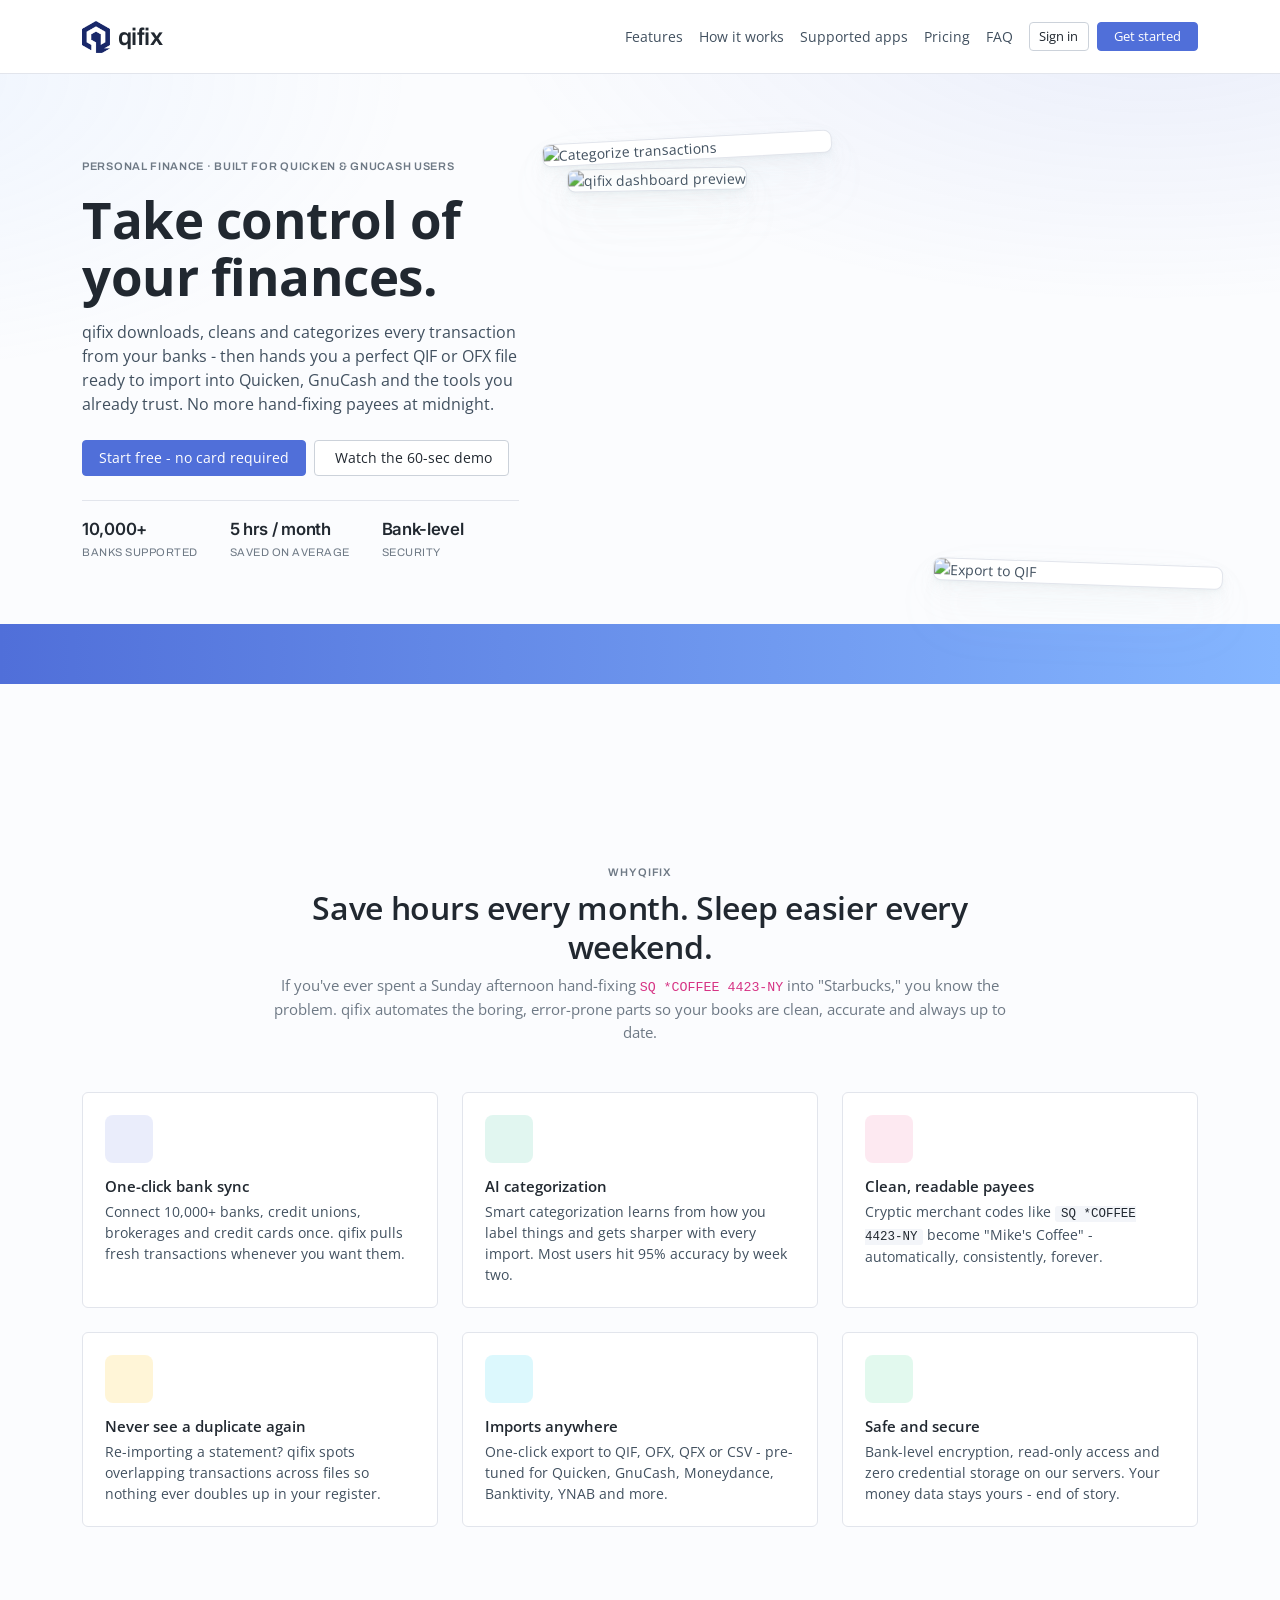
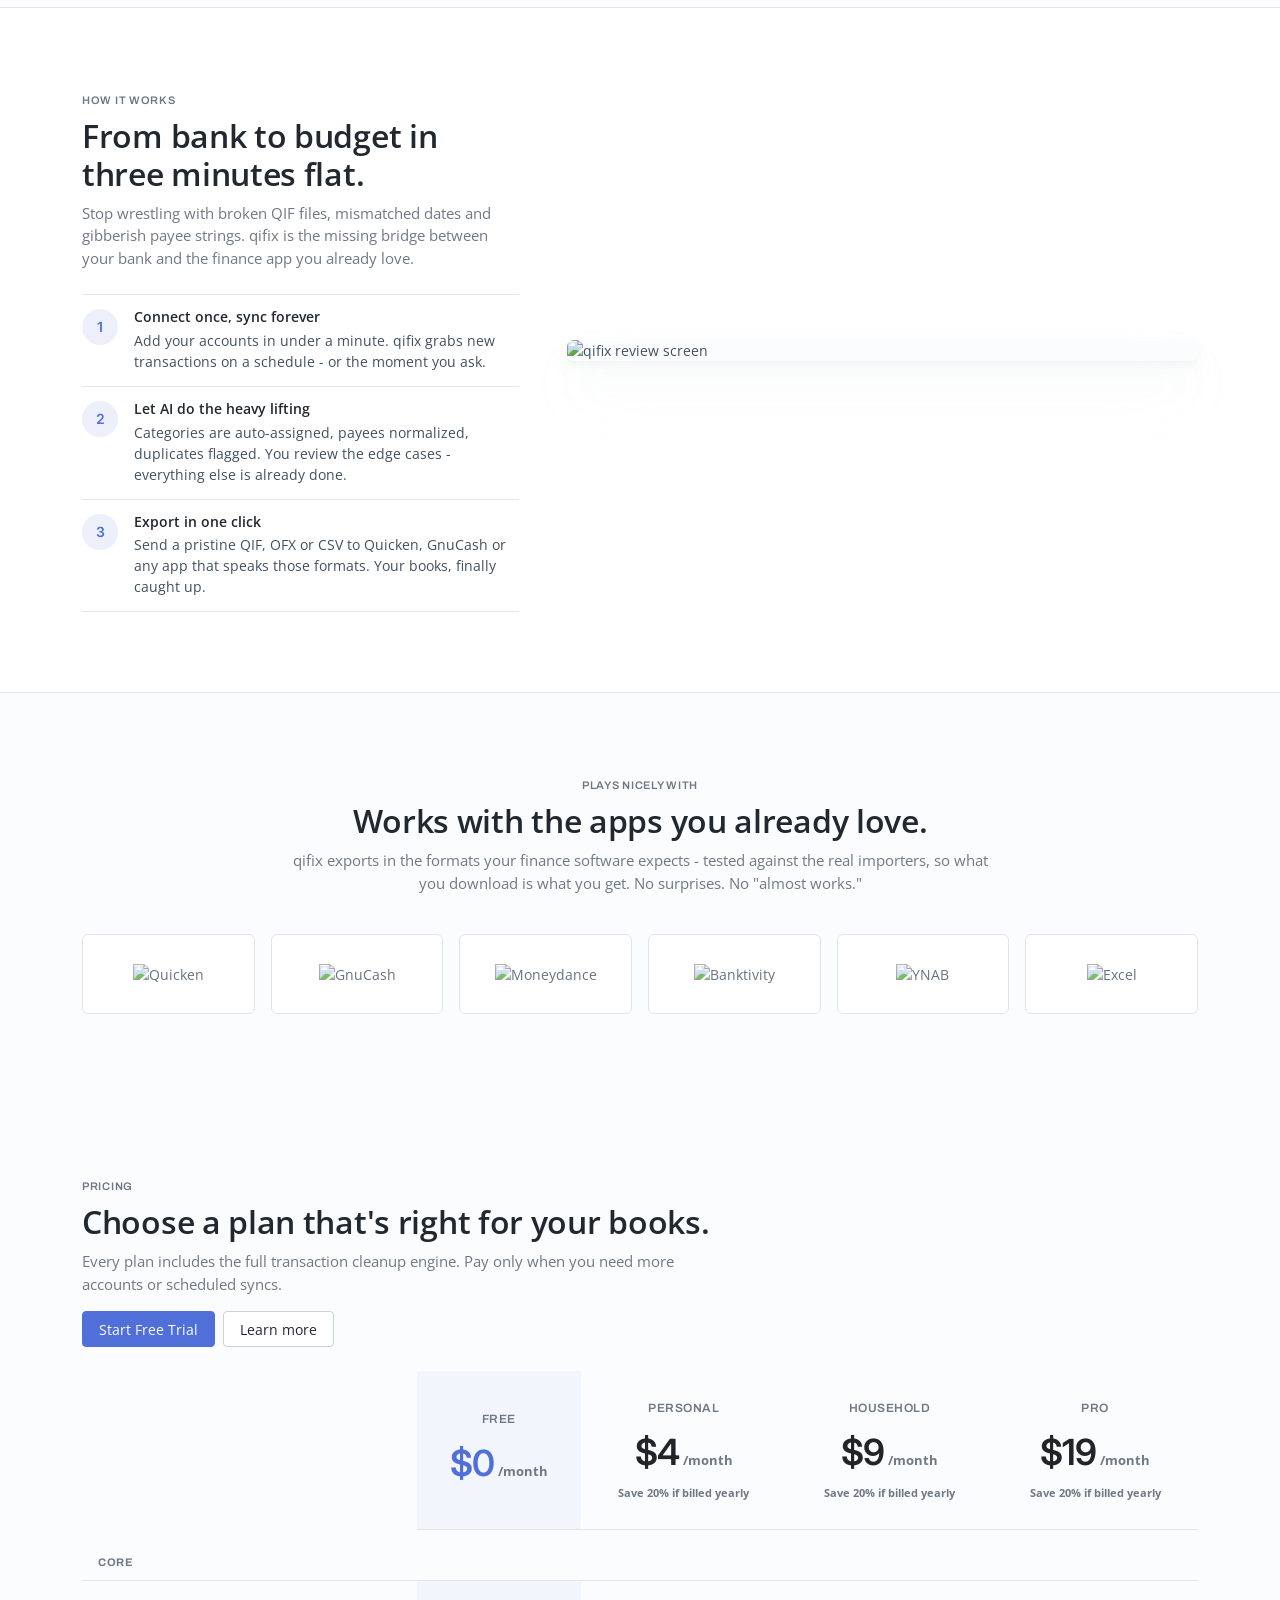
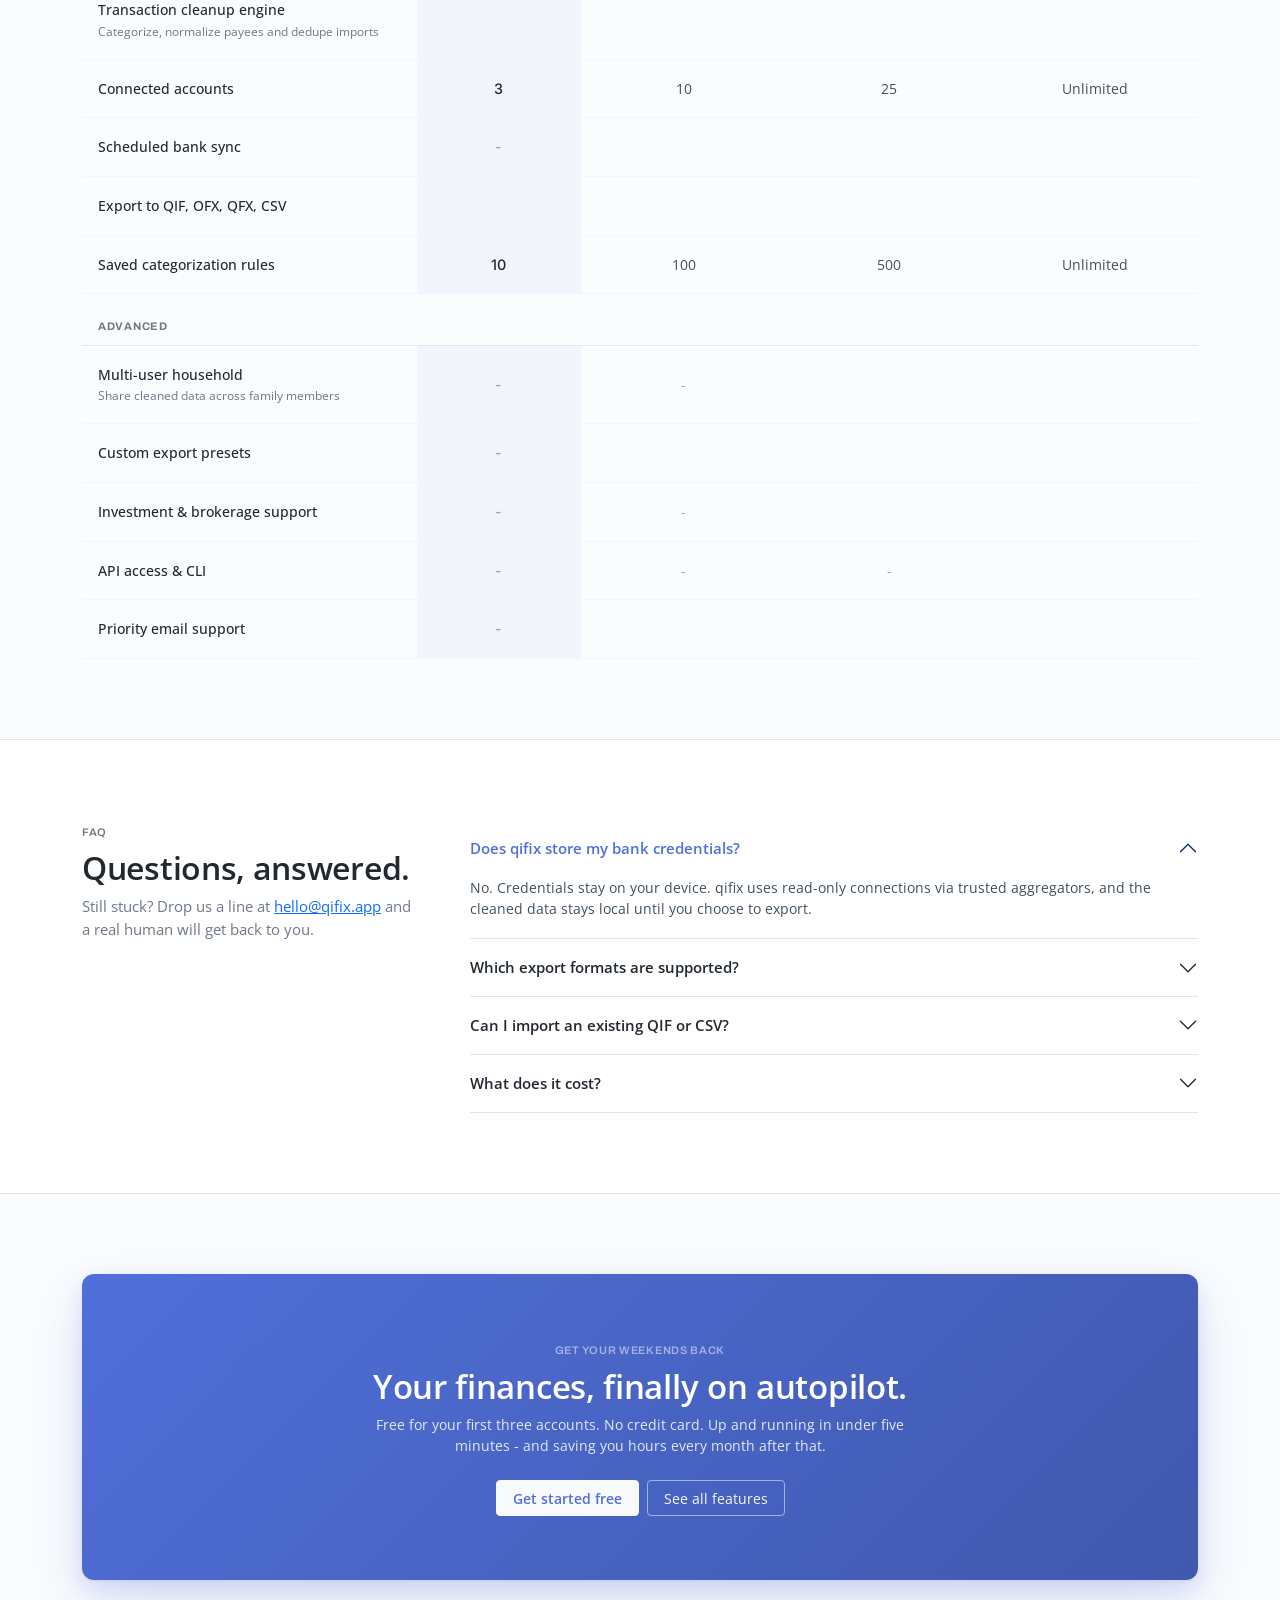
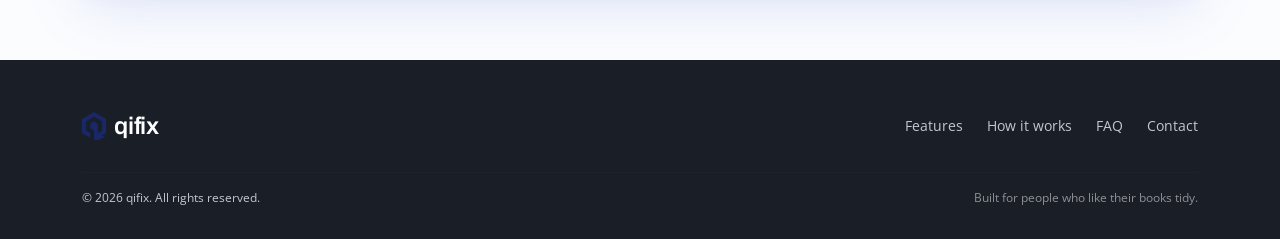
==== homepage/index.html @ 0ddf4009 "Initial commit: qifix landing page Single-page Cloudflare-ready informational site for qifix - the t" ====
<!doctype html>
<html lang="en">
<head>
  <meta charset="utf-8">
  <meta name="viewport" content="width=device-width, initial-scale=1">
  <title>qifix - Take control of your finances. Clean transactions for Quicken, GnuCash & more.</title>
  <meta name="description" content="qifix downloads, AI-categorizes and cleans every transaction from your banks - then exports a perfect QIF or OFX file ready to import into Quicken, GnuCash and your favorite home finance apps. Save hours every month.">

  <link rel="icon" type="image/png" href="images/qifix-logo-small.png">

  <link href="https://cdn.jsdelivr.net/npm/bootstrap@5.3.3/dist/css/bootstrap.min.css" rel="stylesheet">
  <link href="https://cdn.jsdelivr.net/npm/remixicon@4.2.0/fonts/remixicon.css" rel="stylesheet">
  <link href="https://fonts.googleapis.com/css2?family=Open+Sans:wght@300;400;500;600;700&family=Inter:wght@300;400;500;600&family=Archivo:wght@300;400;500;600;700&display=swap" rel="stylesheet">

  <link href="styles.css" rel="stylesheet">
</head>
<body>

  <nav class="navbar navbar-expand-lg site-nav">
    <div class="container">
      <a class="navbar-brand d-flex align-items-center" href="#">
        <img src="images/qifix-logo-small.png" alt="qifix" height="32" class="me-2">
        <span class="brand-wordmark">qifix</span>
      </a>
      <button class="navbar-toggler" type="button" data-bs-toggle="collapse" data-bs-target="#mainNav">
        <span class="navbar-toggler-icon"></span>
      </button>
      <div class="collapse navbar-collapse" id="mainNav">
        <ul class="navbar-nav ms-auto align-items-lg-center">
          <li class="nav-item"><a class="nav-link" href="#features">Features</a></li>
          <li class="nav-item"><a class="nav-link" href="#how">How it works</a></li>
          <li class="nav-item"><a class="nav-link" href="#supported">Supported apps</a></li>
          <li class="nav-item"><a class="nav-link" href="#pricing">Pricing</a></li>
          <li class="nav-item"><a class="nav-link" href="#faq">FAQ</a></li>
          <li class="nav-item ms-lg-2"><a class="btn btn-outline-dark btn-sm" href="#">Sign in</a></li>
          <li class="nav-item ms-lg-2 mt-2 mt-lg-0"><a class="btn btn-primary btn-sm px-3" href="#cta">Get started</a></li>
        </ul>
      </div>
    </div>
  </nav>

  <header class="hero">
    <div class="container">
      <div class="row align-items-center g-5">
        <div class="col-lg-5">
          <span class="eyebrow">Personal finance &middot; Built for Quicken &amp; GnuCash users</span>
          <h1 class="hero-title mt-3">Take control of<br>your finances.</h1>
          <p class="hero-sub mt-3">qifix downloads, cleans and categorizes every transaction from your banks - then hands you a perfect QIF or OFX file ready to import into Quicken, GnuCash and the tools you already trust. No more hand-fixing payees at midnight.</p>
          <div class="d-flex flex-wrap gap-2 mt-4">
            <a href="#cta" class="btn btn-primary px-3">Start free - no card required</a>
            <a href="#how" class="btn btn-white px-3"><i class="ri-play-circle-line me-1"></i> Watch the 60-sec demo</a>
          </div>
          <div class="hero-meta mt-4">
            <div><strong>10,000+</strong><span>banks supported</span></div>
            <div><strong>5 hrs / month</strong><span>saved on average</span></div>
            <div><strong>Bank-level</strong><span>security</span></div>
          </div>
        </div>
        <div class="col-lg-7">
          <div class="hero-visual">
            <img src="https://placehold.co/1100x720/f8f9fc/506fd9?text=qifix+dashboard+screenshot" alt="qifix dashboard preview" class="hero-shot shot-back">
            <img src="https://placehold.co/520x340/ffffff/41505f?text=Categorize+transactions" alt="Categorize transactions" class="hero-shot shot-front-tl">
            <img src="https://placehold.co/520x340/ffffff/41505f?text=Export+to+QIF" alt="Export to QIF" class="hero-shot shot-front-br">
          </div>
        </div>
      </div>
    </div>
    <div class="hero-bar"></div>
  </header>

  <section id="features" class="section-pad">
    <div class="container">
      <div class="text-center mx-auto" style="max-width: 760px;">
        <span class="eyebrow">Why qifix</span>
        <h2 class="section-title mt-2">Save hours every month. Sleep easier every weekend.</h2>
        <p class="section-sub mt-2">If you've ever spent a Sunday afternoon hand-fixing <code>SQ *COFFEE 4423-NY</code> into "Starbucks," you know the problem. qifix automates the boring, error-prone parts so your books are clean, accurate and always up to date.</p>
      </div>

      <div class="row g-4 mt-4">
        <div class="col-md-6 col-lg-4">
          <div class="feature">
            <div class="feature-icon bg-primary-soft text-primary"><i class="ri-bank-line"></i></div>
            <h5>One-click bank sync</h5>
            <p>Connect 10,000+ banks, credit unions, brokerages and credit cards once. qifix pulls fresh transactions whenever you want them.</p>
          </div>
        </div>
        <div class="col-md-6 col-lg-4">
          <div class="feature">
            <div class="feature-icon bg-success-soft text-success"><i class="ri-sparkling-2-line"></i></div>
            <h5>AI categorization</h5>
            <p>Smart categorization learns from how you label things and gets sharper with every import. Most users hit 95% accuracy by week two.</p>
          </div>
        </div>
        <div class="col-md-6 col-lg-4">
          <div class="feature">
            <div class="feature-icon bg-pink-soft text-pink"><i class="ri-eraser-line"></i></div>
            <h5>Clean, readable payees</h5>
            <p>Cryptic merchant codes like <code>SQ *COFFEE 4423-NY</code> become "Mike's Coffee" - automatically, consistently, forever.</p>
          </div>
        </div>
        <div class="col-md-6 col-lg-4">
          <div class="feature">
            <div class="feature-icon bg-warning-soft text-warning"><i class="ri-file-copy-2-line"></i></div>
            <h5>Never see a duplicate again</h5>
            <p>Re-importing a statement? qifix spots overlapping transactions across files so nothing ever doubles up in your register.</p>
          </div>
        </div>
        <div class="col-md-6 col-lg-4">
          <div class="feature">
            <div class="feature-icon bg-info-soft text-info"><i class="ri-exchange-line"></i></div>
            <h5>Imports anywhere</h5>
            <p>One-click export to QIF, OFX, QFX or CSV - pre-tuned for Quicken, GnuCash, Moneydance, Banktivity, YNAB and more.</p>
          </div>
        </div>
        <div class="col-md-6 col-lg-4">
          <div class="feature">
            <div class="feature-icon bg-teal-soft text-teal"><i class="ri-shield-keyhole-line"></i></div>
            <h5>Safe and secure</h5>
            <p>Bank-level encryption, read-only access and zero credential storage on our servers. Your money data stays yours - end of story.</p>
          </div>
        </div>
      </div>
    </div>
  </section>

  <section id="how" class="section-pad section-alt">
    <div class="container">
      <div class="row align-items-center g-5">
        <div class="col-lg-5">
          <span class="eyebrow">How it works</span>
          <h2 class="section-title mt-2">From bank to budget in three minutes flat.</h2>
          <p class="section-sub mt-2">Stop wrestling with broken QIF files, mismatched dates and gibberish payee strings. qifix is the missing bridge between your bank and the finance app you already love.</p>

          <ol class="how-steps mt-4">
            <li>
              <span class="step-num">1</span>
              <div>
                <h6>Connect once, sync forever</h6>
                <p>Add your accounts in under a minute. qifix grabs new transactions on a schedule - or the moment you ask.</p>
              </div>
            </li>
            <li>
              <span class="step-num">2</span>
              <div>
                <h6>Let AI do the heavy lifting</h6>
                <p>Categories are auto-assigned, payees normalized, duplicates flagged. You review the edge cases - everything else is already done.</p>
              </div>
            </li>
            <li>
              <span class="step-num">3</span>
              <div>
                <h6>Export in one click</h6>
                <p>Send a pristine QIF, OFX or CSV to Quicken, GnuCash or any app that speaks those formats. Your books, finally caught up.</p>
              </div>
            </li>
          </ol>
        </div>
        <div class="col-lg-7">
          <div class="card card-elev">
            <img src="https://placehold.co/1200x780/ffffff/506fd9?text=qifix+review+screen" alt="qifix review screen" class="img-fluid rounded">
          </div>
        </div>
      </div>
    </div>
  </section>

  <section id="supported" class="section-pad">
    <div class="container">
      <div class="text-center mx-auto" style="max-width: 720px;">
        <span class="eyebrow">Plays nicely with</span>
        <h2 class="section-title mt-2">Works with the apps you already love.</h2>
        <p class="section-sub mt-2">qifix exports in the formats your finance software expects - tested against the real importers, so what you download is what you get. No surprises. No "almost works."</p>
      </div>

      <div class="row g-3 mt-4 justify-content-center">
        <div class="col-6 col-md-3 col-lg-2">
          <div class="logo-card">
            <img src="https://placehold.co/160x60/ffffff/41505f?text=Quicken" alt="Quicken">
          </div>
        </div>
        <div class="col-6 col-md-3 col-lg-2">
          <div class="logo-card">
            <img src="https://placehold.co/160x60/ffffff/41505f?text=GnuCash" alt="GnuCash">
          </div>
        </div>
        <div class="col-6 col-md-3 col-lg-2">
          <div class="logo-card">
            <img src="https://placehold.co/160x60/ffffff/41505f?text=Moneydance" alt="Moneydance">
          </div>
        </div>
        <div class="col-6 col-md-3 col-lg-2">
          <div class="logo-card">
            <img src="https://placehold.co/160x60/ffffff/41505f?text=Banktivity" alt="Banktivity">
          </div>
        </div>
        <div class="col-6 col-md-3 col-lg-2">
          <div class="logo-card">
            <img src="https://placehold.co/160x60/ffffff/41505f?text=YNAB" alt="YNAB">
          </div>
        </div>
        <div class="col-6 col-md-3 col-lg-2">
          <div class="logo-card">
            <img src="https://placehold.co/160x60/ffffff/41505f?text=Excel" alt="Excel">
          </div>
        </div>
      </div>
    </div>
  </section>

  <section id="pricing" class="section-pad">
    <div class="container">
      <div class="row mb-4">
        <div class="col-lg-7">
          <span class="eyebrow">Pricing</span>
          <h2 class="section-title mt-2">Choose a plan that's right for your books.</h2>
          <p class="section-sub mt-2">Every plan includes the full transaction cleanup engine. Pay only when you need more accounts or scheduled syncs.</p>
          <div class="d-flex flex-wrap gap-2 mt-3">
            <a href="#" class="btn btn-primary px-3">Start Free Trial</a>
            <a href="#features" class="btn btn-white px-3">Learn more</a>
          </div>
        </div>
      </div>

      <div class="pricing-table-wrap">
        <table class="pricing-table">
          <thead>
            <tr>
              <th class="pt-spacer"></th>
              <th class="pt-plan pt-featured">
                <div class="pt-plan-name">Free</div>
                <div class="pt-plan-price"><span class="price">$0</span><span class="per">/month</span></div>
              </th>
              <th class="pt-plan">
                <div class="pt-plan-name">Personal</div>
                <div class="pt-plan-price"><span class="price text-dark">$4</span><span class="per">/month</span></div>
                <div class="pt-plan-note">Save 20% if billed yearly</div>
              </th>
              <th class="pt-plan">
                <div class="pt-plan-name">Household</div>
                <div class="pt-plan-price"><span class="price text-dark">$9</span><span class="per">/month</span></div>
                <div class="pt-plan-note">Save 20% if billed yearly</div>
              </th>
              <th class="pt-plan">
                <div class="pt-plan-name">Pro</div>
                <div class="pt-plan-price"><span class="price text-dark">$19</span><span class="per">/month</span></div>
                <div class="pt-plan-note">Save 20% if billed yearly</div>
              </th>
            </tr>
          </thead>
          <tbody>
            <tr class="pt-section"><td colspan="5">CORE</td></tr>
            <tr>
              <td class="pt-feat">
                <div>Transaction cleanup engine</div>
                <div class="pt-feat-sub">Categorize, normalize payees and dedupe imports</div>
              </td>
              <td class="pt-featured"><i class="ri-check-line pt-check"></i></td>
              <td><i class="ri-check-line pt-check"></i></td>
              <td><i class="ri-check-line pt-check"></i></td>
              <td><i class="ri-check-line pt-check"></i></td>
            </tr>
            <tr>
              <td class="pt-feat">Connected accounts</td>
              <td class="pt-featured">3</td>
              <td>10</td>
              <td>25</td>
              <td>Unlimited</td>
            </tr>
            <tr>
              <td class="pt-feat">Scheduled bank sync</td>
              <td class="pt-featured"><span class="pt-dash">-</span></td>
              <td><i class="ri-check-line pt-check"></i></td>
              <td><i class="ri-check-line pt-check"></i></td>
              <td><i class="ri-check-line pt-check"></i></td>
            </tr>
            <tr>
              <td class="pt-feat">Export to QIF, OFX, QFX, CSV</td>
              <td class="pt-featured"><i class="ri-check-line pt-check"></i></td>
              <td><i class="ri-check-line pt-check"></i></td>
              <td><i class="ri-check-line pt-check"></i></td>
              <td><i class="ri-check-line pt-check"></i></td>
            </tr>
            <tr>
              <td class="pt-feat">Saved categorization rules</td>
              <td class="pt-featured">10</td>
              <td>100</td>
              <td>500</td>
              <td>Unlimited</td>
            </tr>

            <tr class="pt-section"><td colspan="5">ADVANCED</td></tr>
            <tr>
              <td class="pt-feat">
                <div>Multi-user household <i class="ri-information-line text-muted ms-1"></i></div>
                <div class="pt-feat-sub">Share cleaned data across family members</div>
              </td>
              <td class="pt-featured"><span class="pt-dash">-</span></td>
              <td><span class="pt-dash">-</span></td>
              <td><i class="ri-check-line pt-check"></i></td>
              <td><i class="ri-check-line pt-check"></i></td>
            </tr>
            <tr>
              <td class="pt-feat">Custom export presets</td>
              <td class="pt-featured"><span class="pt-dash">-</span></td>
              <td><i class="ri-check-line pt-check"></i></td>
              <td><i class="ri-check-line pt-check"></i></td>
              <td><i class="ri-check-line pt-check"></i></td>
            </tr>
            <tr>
              <td class="pt-feat">Investment &amp; brokerage support</td>
              <td class="pt-featured"><span class="pt-dash">-</span></td>
              <td><span class="pt-dash">-</span></td>
              <td><i class="ri-check-line pt-check"></i></td>
              <td><i class="ri-check-line pt-check"></i></td>
            </tr>
            <tr>
              <td class="pt-feat">API access &amp; CLI</td>
              <td class="pt-featured"><span class="pt-dash">-</span></td>
              <td><span class="pt-dash">-</span></td>
              <td><span class="pt-dash">-</span></td>
              <td><i class="ri-check-line pt-check"></i></td>
            </tr>
            <tr>
              <td class="pt-feat">Priority email support</td>
              <td class="pt-featured"><span class="pt-dash">-</span></td>
              <td><i class="ri-check-line pt-check"></i></td>
              <td><i class="ri-check-line pt-check"></i></td>
              <td><i class="ri-check-line pt-check"></i></td>
            </tr>
          </tbody>
        </table>
      </div>
    </div>
  </section>

  <section id="faq" class="section-pad section-alt">
    <div class="container">
      <div class="row g-5">
        <div class="col-lg-4">
          <span class="eyebrow">FAQ</span>
          <h2 class="section-title mt-2">Questions, answered.</h2>
          <p class="section-sub mt-2">Still stuck? Drop us a line at <a href="mailto:hello@qifix.app">hello@qifix.app</a> and a real human will get back to you.</p>
        </div>
        <div class="col-lg-8">
          <div class="accordion accordion-flush qx-accordion" id="faqAcc">
            <div class="accordion-item">
              <h2 class="accordion-header"><button class="accordion-button" type="button" data-bs-toggle="collapse" data-bs-target="#q1">Does qifix store my bank credentials?</button></h2>
              <div id="q1" class="accordion-collapse collapse show" data-bs-parent="#faqAcc">
                <div class="accordion-body">No. Credentials stay on your device. qifix uses read-only connections via trusted aggregators, and the cleaned data stays local until you choose to export.</div>
              </div>
            </div>
            <div class="accordion-item">
              <h2 class="accordion-header"><button class="accordion-button collapsed" type="button" data-bs-toggle="collapse" data-bs-target="#q2">Which export formats are supported?</button></h2>
              <div id="q2" class="accordion-collapse collapse" data-bs-parent="#faqAcc">
                <div class="accordion-body">QIF, OFX, QFX and CSV - with per-app presets so dates, payees and categories land where Quicken, GnuCash, Moneydance and others expect them.</div>
              </div>
            </div>
            <div class="accordion-item">
              <h2 class="accordion-header"><button class="accordion-button collapsed" type="button" data-bs-toggle="collapse" data-bs-target="#q3">Can I import an existing QIF or CSV?</button></h2>
              <div id="q3" class="accordion-collapse collapse" data-bs-parent="#faqAcc">
                <div class="accordion-body">Yes. Drop in any file your bank exports - qifix will normalize it, apply your rules and produce a clean output ready to import.</div>
              </div>
            </div>
            <div class="accordion-item">
              <h2 class="accordion-header"><button class="accordion-button collapsed" type="button" data-bs-toggle="collapse" data-bs-target="#q4">What does it cost?</button></h2>
              <div id="q4" class="accordion-collapse collapse" data-bs-parent="#faqAcc">
                <div class="accordion-body">Free for the first three accounts. Paid plans start at $4/month for unlimited accounts and scheduled syncs.</div>
              </div>
            </div>
          </div>
        </div>
      </div>
    </div>
  </section>

  <section id="cta" class="section-pad">
    <div class="container">
      <div class="cta-card text-center">
        <span class="eyebrow text-white-50">Get your weekends back</span>
        <h2 class="cta-title mt-2">Your finances, finally on autopilot.</h2>
        <p class="cta-sub mt-2 mx-auto">Free for your first three accounts. No credit card. Up and running in under five minutes - and saving you hours every month after that.</p>
        <div class="d-flex flex-wrap gap-2 justify-content-center mt-4">
          <a href="#" class="btn btn-light px-3">Get started free</a>
          <a href="#features" class="btn btn-outline-light px-3">See all features</a>
        </div>
      </div>
    </div>
  </section>

  <footer class="site-footer">
    <div class="container">
      <div class="row g-4 align-items-center">
        <div class="col-md-6 d-flex align-items-center">
          <img src="images/qifix-logo-small.png" alt="qifix" height="28" class="me-2">
          <span class="brand-wordmark text-white">qifix</span>
        </div>
        <div class="col-md-6 text-md-end">
          <a href="#features">Features</a>
          <a href="#how">How it works</a>
          <a href="#faq">FAQ</a>
          <a href="mailto:hello@qifix.app">Contact</a>
        </div>
      </div>
      <hr class="footer-rule">
      <div class="row small">
        <div class="col-md-6">&copy; 2026 qifix. All rights reserved.</div>
        <div class="col-md-6 text-md-end text-white-50">Built for people who like their books tidy.</div>
      </div>
    </div>
  </footer>

  <script src="https://cdn.jsdelivr.net/npm/bootstrap@5.3.3/dist/js/bootstrap.bundle.min.js"></script>
</body>
</html>
---- homepage/styles.css ----
:root {
  --bs-body-bg: #fbfcfe;
  --bs-body-color: #41505f;
  --bs-card-bg: #ffffff;
  --bs-primary: #506fd9;
  --bs-primary-rgb: 80, 111, 217;
  --bs-link-color: #506fd9;
  --bs-link-hover-color: #4059ae;
  --bs-border-color: #e2e5ec;
  --bs-success: #0cb785;
  --bs-danger: #dc3545;
  --bs-warning: #ffc107;
  --bs-info: #0dcaf0;

  --qx-dark: #212830;
  --qx-text: #41505f;
  --qx-muted: #6e7985;
  --qx-faint: #9ea7b1;
  --qx-border: #e2e5ec;
  --qx-input: #ccd2da;
  --qx-surface: #ffffff;
  --qx-surface-2: #f8f9fc;
  --qx-surface-3: #f3f5f9;
  --qx-pink: #ea4c89;
  --qx-teal: #33d685;
}

html { scroll-behavior: smooth; }

body {
  font-family: 'Open Sans', system-ui, sans-serif;
  font-size: 0.875rem;
  font-weight: 400;
  line-height: 1.5;
  color: var(--qx-text);
  background-color: var(--bs-body-bg);
  -webkit-font-smoothing: antialiased;
}

.font-num { font-family: 'Inter', system-ui, sans-serif; letter-spacing: -0.2px; }

.eyebrow {
  font-family: 'Archivo', system-ui, sans-serif;
  font-size: 11px;
  font-weight: 600;
  letter-spacing: 0.7px;
  text-transform: uppercase;
  color: var(--qx-muted);
}

.brand-wordmark {
  font-family: 'Archivo', system-ui, sans-serif;
  font-size: 24px;
  font-weight: 600;
  color: var(--qx-dark);
  letter-spacing: -0.3px;
}

/* ---------- Nav ---------- */
.site-nav {
  background: rgba(255,255,255,0.85);
  backdrop-filter: saturate(180%) blur(8px);
  border-bottom: 1px solid var(--qx-border);
  padding-top: 0.85rem; padding-bottom: 0.85rem;
  position: sticky; top: 0; z-index: 1030;
}
.site-nav .nav-link {
  color: var(--qx-text);
  font-size: 0.875rem;
  padding: 0.5rem 0.9rem;
  transition: color 0.15s;
}
.site-nav .nav-link:hover { color: var(--bs-primary); }

/* ---------- Buttons ---------- */
.btn { font-size: 0.875rem; font-weight: 400; border-radius: 0.25rem; padding: 0.406rem 0.75rem; transition: all 0.15s ease-in-out; }
.btn-sm { padding: 0.25rem 0.6rem; font-size: 0.8125rem; }
.btn-primary { background-color: #506fd9; border-color: #506fd9; }
.btn-primary:hover { background-color: #445eb8; border-color: #445eb8; }
.btn-primary:active, .btn-primary:focus { background-color: #4059ae !important; border-color: #4059ae !important; }
.btn-white { background:#fff; color:var(--qx-dark); border:1px solid var(--qx-input); }
.btn-white:hover { background:var(--qx-surface-2); color:var(--qx-dark); }
.btn-outline-dark { color: var(--qx-dark); border-color: var(--qx-input); }
.btn-outline-dark:hover { background: var(--qx-dark); border-color: var(--qx-dark); }

/* ---------- Hero ---------- */
.hero {
  position: relative;
  padding: 5rem 0 6rem;
  background:
    radial-gradient(1100px 500px at 90% -10%, rgba(80,111,217,0.10), transparent 60%),
    radial-gradient(900px 500px at -10% 0%, rgba(133,182,255,0.10), transparent 60%),
    var(--bs-body-bg);
  overflow: hidden;
}
.hero-title {
  font-family: 'Open Sans', system-ui, sans-serif;
  color: var(--qx-dark);
  font-size: clamp(2rem, 4vw, 3.25rem);
  font-weight: 700;
  letter-spacing: -0.5px;
  line-height: 1.1;
}
.hero-sub { color: var(--qx-text); font-size: 1rem; max-width: 540px; }
.hero-meta {
  display: flex; gap: 2rem; flex-wrap: wrap;
  padding-top: 1rem;
  border-top: 1px solid var(--qx-border);
}
.hero-meta div { display: flex; flex-direction: column; }
.hero-meta strong {
  font-family: 'Inter', system-ui, sans-serif;
  font-weight: 600;
  color: var(--qx-dark);
  font-size: 1.05rem;
  letter-spacing: -0.3px;
}
.hero-meta span {
  font-family: 'Archivo', system-ui, sans-serif;
  font-size: 11px;
  text-transform: uppercase;
  letter-spacing: 0.5px;
  color: var(--qx-muted);
  margin-top: 2px;
}

.hero-visual { position: relative; min-height: 380px; }
.hero-shot {
  position: absolute;
  border-radius: 8px;
  background:#fff;
  border: 1px solid var(--qx-border);
  box-shadow:
    0 1px 2px rgba(204,210,218,0.07),
    0 2px 4px rgba(204,210,218,0.07),
    0 4px 8px rgba(204,210,218,0.07),
    0 8px 16px rgba(204,210,218,0.07),
    0 16px 32px rgba(204,210,218,0.07),
    0 32px 64px rgba(204,210,218,0.07);
  max-width: 100%;
}
.shot-back { position: relative; width: 100%; transform: rotate(-1deg); }
.shot-front-tl { width: 46%; left: -4%; top: -8%; transform: rotate(-3deg); }
.shot-front-br { width: 46%; right: -4%; bottom: -10%; transform: rotate(2deg); }
@media (max-width: 991px) {
  .hero { padding: 3rem 0 4rem; }
  .shot-front-tl, .shot-front-br { display: none; }
}

.hero-bar {
  height: 60px;
  background: linear-gradient(90deg, #506fd9, #85b6ff);
  margin-top: 4rem;
}

/* ---------- Sections ---------- */
.section-pad { padding: 5rem 0; }
.section-alt { background: #fff; border-top: 1px solid var(--qx-border); border-bottom: 1px solid var(--qx-border); }
.section-title {
  font-family: 'Open Sans', system-ui, sans-serif;
  color: var(--qx-dark);
  font-size: clamp(1.6rem, 2.5vw, 2.1rem);
  font-weight: 600;
  letter-spacing: -0.3px;
}
.section-sub { color: var(--qx-muted); font-size: 0.95rem; }

/* ---------- Feature cards ---------- */
.feature {
  background:#fff;
  border:1px solid var(--qx-border);
  border-radius: 6px;
  padding: 22px;
  height: 100%;
  transition: box-shadow 0.2s, transform 0.2s;
}
.feature:hover {
  box-shadow:
    0 1px 2px rgba(204,210,218,0.07),
    0 2px 4px rgba(204,210,218,0.07),
    0 4px 8px rgba(204,210,218,0.07),
    0 8px 16px rgba(204,210,218,0.07),
    0 16px 32px rgba(204,210,218,0.07),
    0 32px 64px rgba(204,210,218,0.07);
  transform: translateY(-2px);
}
.feature h5 { font-size: 15px; font-weight: 600; color: var(--qx-dark); margin: 0 0 6px; }
.feature p { font-size: 0.875rem; color: var(--qx-text); margin: 0; }
.feature code { font-size: 0.78rem; background: var(--qx-surface-3); color: var(--qx-dark); padding: 1px 6px; border-radius: 3px; }

.feature-icon {
  width: 48px; height: 48px;
  border-radius: 8px;
  display: inline-flex; align-items: center; justify-content: center;
  font-size: 22px;
  margin-bottom: 14px;
}
.bg-primary-soft { background: rgba(80,111,217,0.12); }
.bg-success-soft { background: rgba(12,183,133,0.12); }
.bg-pink-soft    { background: rgba(234,76,137,0.12); }
.bg-warning-soft { background: rgba(255,193,7,0.16); }
.bg-info-soft    { background: rgba(13,202,240,0.14); }
.bg-teal-soft    { background: rgba(51,214,133,0.14); }
.text-pink { color: var(--qx-pink) !important; }
.text-teal { color: var(--qx-teal) !important; }

/* ---------- Card variants ---------- */
.card-elev {
  border: none;
  border-radius: 6px;
  overflow: hidden;
  box-shadow:
    0 1px 2px rgba(204,210,218,0.07),
    0 2px 4px rgba(204,210,218,0.07),
    0 4px 8px rgba(204,210,218,0.07),
    0 8px 16px rgba(204,210,218,0.07),
    0 16px 32px rgba(204,210,218,0.07),
    0 32px 64px rgba(204,210,218,0.07);
}

/* ---------- How steps ---------- */
.how-steps { list-style: none; padding: 0; margin: 0; }
.how-steps li {
  display: flex; gap: 16px;
  padding: 14px 0;
  border-top: 1px solid var(--qx-border);
}
.how-steps li:last-child { border-bottom: 1px solid var(--qx-border); }
.how-steps h6 { font-size: 14px; font-weight: 600; color: var(--qx-dark); margin: 0 0 4px; }
.how-steps p { font-size: 0.875rem; margin: 0; color: var(--qx-text); }
.step-num {
  flex: 0 0 36px; height: 36px;
  border-radius: 50%;
  background: rgba(80,111,217,0.10);
  color: var(--bs-primary);
  font-family: 'Inter', system-ui, sans-serif;
  font-weight: 600;
  display: inline-flex; align-items: center; justify-content: center;
  font-size: 14px;
}

/* ---------- Supported logos ---------- */
.logo-card {
  background:#fff;
  border:1px solid var(--qx-border);
  border-radius: 6px;
  height: 80px;
  display: flex; align-items: center; justify-content: center;
  padding: 12px;
  transition: box-shadow 0.15s;
}
.logo-card:hover { box-shadow: 0 4px 12px rgba(204,210,218,0.25); }
.logo-card img { max-height: 100%; max-width: 100%; opacity: 0.8; }

/* ---------- Pricing table ---------- */
.pricing-table-wrap { overflow-x: auto; }
.pricing-table {
  width: 100%;
  border-collapse: separate;
  border-spacing: 0;
  font-size: 0.9rem;
}
.pricing-table th, .pricing-table td {
  padding: 18px 16px;
  vertical-align: middle;
  border-bottom: 1px solid var(--qx-surface-3);
  text-align: center;
}
.pricing-table thead th { border-bottom: 1px solid var(--qx-border); padding-top: 28px; padding-bottom: 28px; }
.pt-spacer { width: 30%; border-bottom: 0 !important; background: transparent !important; }
.pt-plan-name {
  font-family: 'Archivo', system-ui, sans-serif;
  font-size: 12px;
  font-weight: 600;
  text-transform: uppercase;
  color: var(--qx-muted);
  letter-spacing: 0.5px;
  margin-bottom: 8px;
}
.pt-plan-price .price {
  font-family: 'Inter', system-ui, sans-serif;
  font-size: 2.25rem;
  font-weight: 600;
  letter-spacing: -1px;
  color: var(--qx-dark);
}
.pt-featured .pt-plan-price .price { color: var(--bs-primary); }
.pt-plan-price .per {
  font-family: 'Open Sans', system-ui, sans-serif;
  font-size: 0.8125rem;
  color: var(--qx-muted);
  margin-left: 4px;
}
.pt-plan-note {
  font-size: 11px;
  color: var(--qx-muted);
  margin-top: 6px;
  max-width: 160px;
  margin-left: auto; margin-right: auto;
  line-height: 1.4;
}

.pt-feat {
  text-align: left !important;
  color: var(--qx-dark);
  font-weight: 500;
  font-size: 0.9rem;
}
.pt-feat-sub { font-size: 12px; color: var(--qx-muted); font-weight: 400; margin-top: 2px; }
.pt-section td {
  font-family: 'Archivo', system-ui, sans-serif;
  font-size: 11px;
  font-weight: 700;
  text-transform: uppercase;
  letter-spacing: 0.7px;
  color: var(--qx-muted);
  text-align: left !important;
  padding: 24px 16px 10px !important;
  background: transparent;
  border-bottom: 1px solid var(--qx-border) !important;
}
.pt-check { color: var(--bs-primary); font-size: 18px; }
.pt-dash { color: var(--qx-faint); }

.pricing-table .pt-featured { background: rgba(80,111,217,0.05); }
.pricing-table tbody tr td.pt-featured { font-family: 'Inter', system-ui, sans-serif; color: var(--qx-dark); font-weight: 500; }

/* ---------- FAQ accordion ---------- */
.qx-accordion .accordion-item {
  background: transparent;
  border: 0;
  border-top: 1px solid var(--qx-border);
}
.qx-accordion .accordion-item:last-child { border-bottom: 1px solid var(--qx-border); }
.qx-accordion .accordion-button {
  background: transparent;
  font-weight: 600;
  color: var(--qx-dark);
  padding: 1.15rem 0;
  font-size: 0.95rem;
  box-shadow: none;
}
.qx-accordion .accordion-button:not(.collapsed) { background: transparent; color: var(--bs-primary); }
.qx-accordion .accordion-button:focus { box-shadow: none; border-color: transparent; }
.qx-accordion .accordion-body { padding: 0 0 1.15rem; color: var(--qx-text); font-size: 0.9rem; }

/* ---------- CTA ---------- */
.cta-card {
  background: linear-gradient(135deg, #506fd9 0%, #4059ae 100%);
  color: #fff;
  border-radius: 12px;
  padding: 4rem 1.5rem;
  box-shadow:
    0 1px 2px rgba(80,111,217,0.10),
    0 8px 20px rgba(80,111,217,0.15),
    0 24px 60px rgba(80,111,217,0.18);
}
.cta-title { font-size: clamp(1.6rem, 2.6vw, 2.25rem); font-weight: 600; letter-spacing: -0.3px; }
.cta-sub { color: rgba(255,255,255,0.85); max-width: 560px; }
.cta-card .btn-light { color: var(--bs-primary); font-weight: 600; }
.cta-card .btn-outline-light { border-color: rgba(255,255,255,0.5); }

/* ---------- Footer ---------- */
.site-footer {
  background: #1a1f27;
  color: #c2c8d1;
  padding: 3rem 0 2rem;
  font-size: 0.85rem;
}
.site-footer a {
  color: #c2c8d1;
  text-decoration: none;
  margin-left: 1.25rem;
  transition: color 0.15s;
}
.site-footer a:first-child { margin-left: 0; }
.site-footer a:hover { color: #fff; }
.site-footer .brand-wordmark { color: #fff; }
.footer-rule { border-color: rgba(255,255,255,0.08); margin: 1.75rem 0 1rem; }
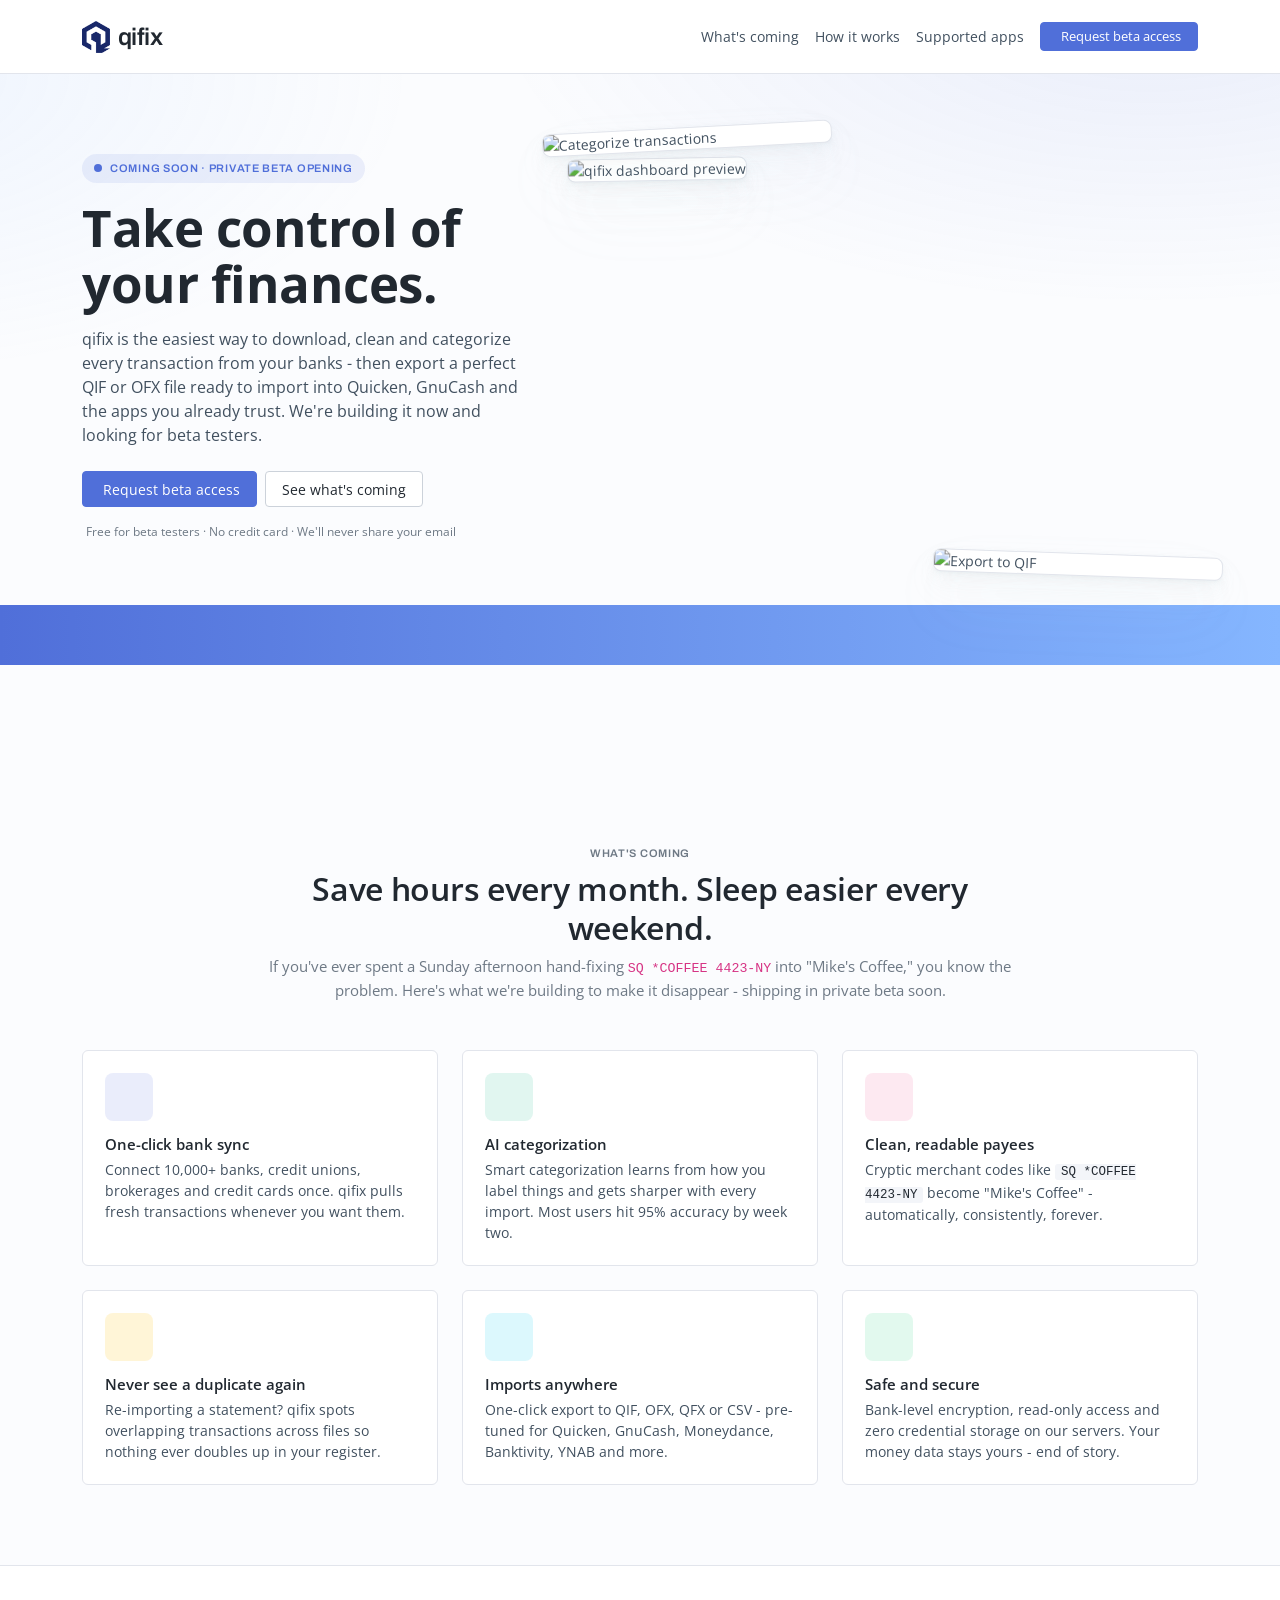
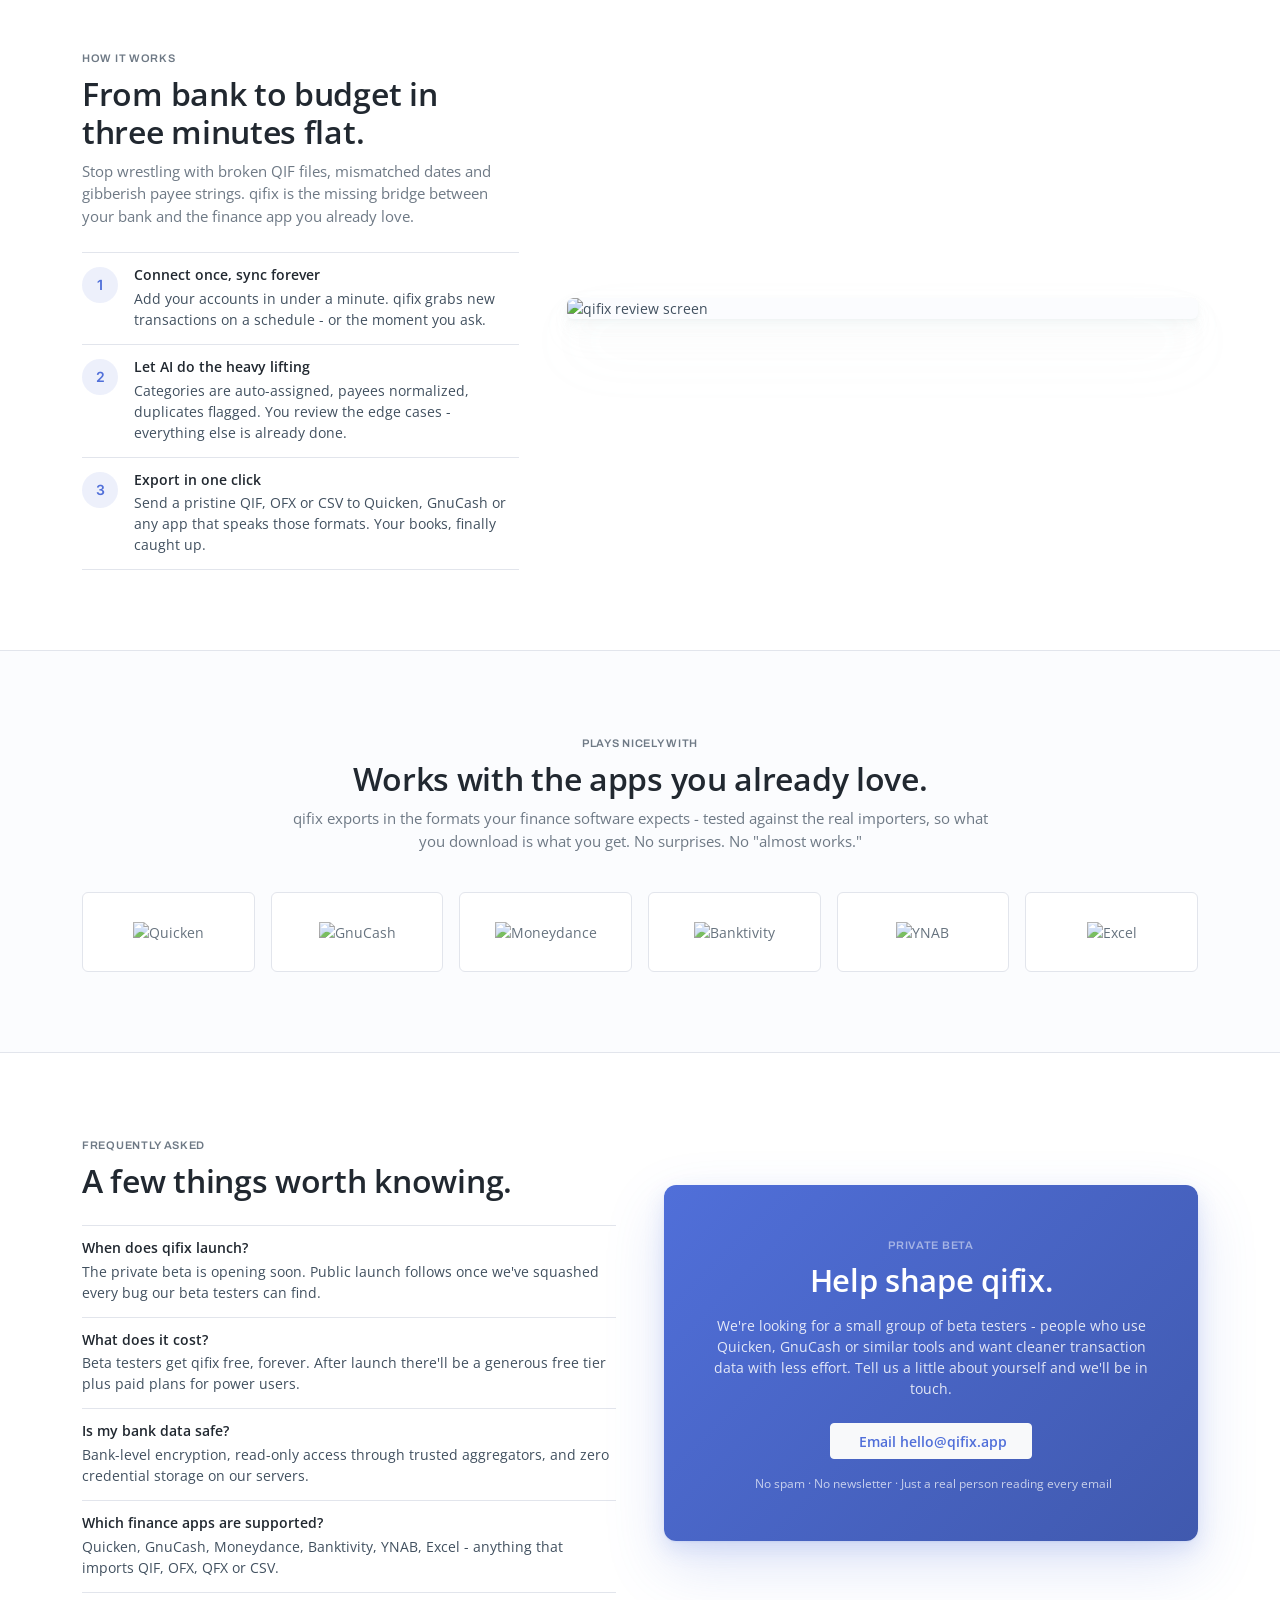
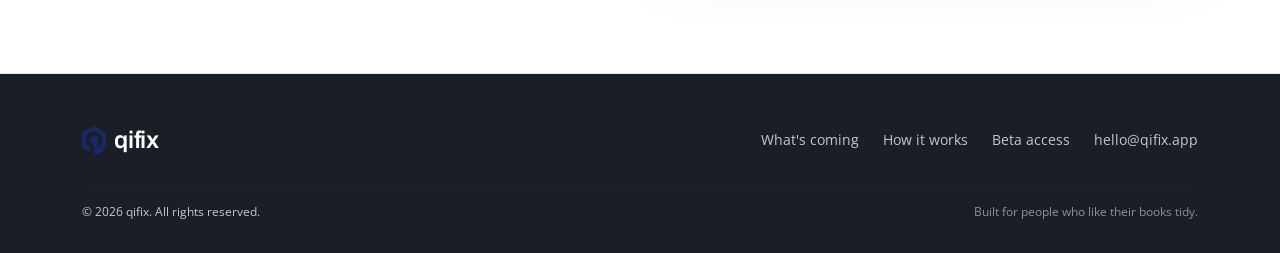
==== commit 3b6c56ee: "Pivot to pre-launch splash page - Hero now leads with "Coming soon - Private beta" pulse-pill badge " ====
--- a/homepage/index.html
+++ b/homepage/index.html
@@ -3,8 +3,8 @@
 <head>
   <meta charset="utf-8">
   <meta name="viewport" content="width=device-width, initial-scale=1">
-  <title>qifix - Take control of your finances. Clean transactions for Quicken, GnuCash & more.</title>
-  <meta name="description" content="qifix downloads, AI-categorizes and cleans every transaction from your banks - then exports a perfect QIF or OFX file ready to import into Quicken, GnuCash and your favorite home finance apps. Save hours every month.">
+  <title>qifix - Coming soon. Clean bank transactions for Quicken, GnuCash & more.</title>
+  <meta name="description" content="qifix is launching soon - the easiest way to download, AI-categorize and clean every transaction from your banks, then export a perfect QIF or OFX file for Quicken, GnuCash and other home finance apps. Join the private beta.">
 
   <link rel="icon" type="image/png" href="images/qifix-logo-small.png">
 
@@ -27,13 +27,10 @@
       </button>
       <div class="collapse navbar-collapse" id="mainNav">
         <ul class="navbar-nav ms-auto align-items-lg-center">
-          <li class="nav-item"><a class="nav-link" href="#features">Features</a></li>
+          <li class="nav-item"><a class="nav-link" href="#features">What's coming</a></li>
           <li class="nav-item"><a class="nav-link" href="#how">How it works</a></li>
           <li class="nav-item"><a class="nav-link" href="#supported">Supported apps</a></li>
-          <li class="nav-item"><a class="nav-link" href="#pricing">Pricing</a></li>
-          <li class="nav-item"><a class="nav-link" href="#faq">FAQ</a></li>
-          <li class="nav-item ms-lg-2"><a class="btn btn-outline-dark btn-sm" href="#">Sign in</a></li>
-          <li class="nav-item ms-lg-2 mt-2 mt-lg-0"><a class="btn btn-primary btn-sm px-3" href="#cta">Get started</a></li>
+          <li class="nav-item ms-lg-2 mt-2 mt-lg-0"><a class="btn btn-primary btn-sm px-3" href="mailto:hello@qifix.app?subject=Beta%20access%20request"><i class="ri-mail-line me-1"></i> Request beta access</a></li>
         </ul>
       </div>
     </div>
@@ -43,18 +40,14 @@
     <div class="container">
       <div class="row align-items-center g-5">
         <div class="col-lg-5">
-          <span class="eyebrow">Personal finance &middot; Built for Quicken &amp; GnuCash users</span>
+          <span class="status-pill"><span class="status-dot"></span> Coming soon &middot; Private beta opening</span>
           <h1 class="hero-title mt-3">Take control of<br>your finances.</h1>
-          <p class="hero-sub mt-3">qifix downloads, cleans and categorizes every transaction from your banks - then hands you a perfect QIF or OFX file ready to import into Quicken, GnuCash and the tools you already trust. No more hand-fixing payees at midnight.</p>
+          <p class="hero-sub mt-3">qifix is the easiest way to download, clean and categorize every transaction from your banks - then export a perfect QIF or OFX file ready to import into Quicken, GnuCash and the apps you already trust. We're building it now and looking for beta testers.</p>
           <div class="d-flex flex-wrap gap-2 mt-4">
-            <a href="#cta" class="btn btn-primary px-3">Start free - no card required</a>
-            <a href="#how" class="btn btn-white px-3"><i class="ri-play-circle-line me-1"></i> Watch the 60-sec demo</a>
-          </div>
-          <div class="hero-meta mt-4">
-            <div><strong>10,000+</strong><span>banks supported</span></div>
-            <div><strong>5 hrs / month</strong><span>saved on average</span></div>
-            <div><strong>Bank-level</strong><span>security</span></div>
-          </div>
+            <a href="mailto:hello@qifix.app?subject=Beta%20access%20request&body=Hi%20qifix%20team%2C%0A%0AI'd%20love%20to%20help%20test%20the%20private%20beta.%20A%20bit%20about%20me%3A%0A%0A-%20Finance%20app%20I%20use%3A%20%0A-%20Number%20of%20accounts%3A%20%0A-%20Why%20I'm%20interested%3A%20%0A%0AThanks!" class="btn btn-primary px-3"><i class="ri-mail-send-line me-1"></i> Request beta access</a>
+            <a href="#features" class="btn btn-white px-3">See what's coming</a>
+          </div>
+          <p class="hero-fineprint mt-3"><i class="ri-shield-check-line me-1"></i> Free for beta testers &middot; No credit card &middot; We'll never share your email</p>
         </div>
         <div class="col-lg-7">
           <div class="hero-visual">
@@ -71,9 +64,9 @@
   <section id="features" class="section-pad">
     <div class="container">
       <div class="text-center mx-auto" style="max-width: 760px;">
-        <span class="eyebrow">Why qifix</span>
+        <span class="eyebrow">What's coming</span>
         <h2 class="section-title mt-2">Save hours every month. Sleep easier every weekend.</h2>
-        <p class="section-sub mt-2">If you've ever spent a Sunday afternoon hand-fixing <code>SQ *COFFEE 4423-NY</code> into "Starbucks," you know the problem. qifix automates the boring, error-prone parts so your books are clean, accurate and always up to date.</p>
+        <p class="section-sub mt-2">If you've ever spent a Sunday afternoon hand-fixing <code>SQ *COFFEE 4423-NY</code> into "Mike's Coffee," you know the problem. Here's what we're building to make it disappear - shipping in private beta soon.</p>
       </div>
 
       <div class="row g-4 mt-4">
@@ -207,181 +200,41 @@
     </div>
   </section>
 
-  <section id="pricing" class="section-pad">
-    <div class="container">
-      <div class="row mb-4">
-        <div class="col-lg-7">
-          <span class="eyebrow">Pricing</span>
-          <h2 class="section-title mt-2">Choose a plan that's right for your books.</h2>
-          <p class="section-sub mt-2">Every plan includes the full transaction cleanup engine. Pay only when you need more accounts or scheduled syncs.</p>
-          <div class="d-flex flex-wrap gap-2 mt-3">
-            <a href="#" class="btn btn-primary px-3">Start Free Trial</a>
-            <a href="#features" class="btn btn-white px-3">Learn more</a>
-          </div>
-        </div>
-      </div>
-
-      <div class="pricing-table-wrap">
-        <table class="pricing-table">
-          <thead>
-            <tr>
-              <th class="pt-spacer"></th>
-              <th class="pt-plan pt-featured">
-                <div class="pt-plan-name">Free</div>
-                <div class="pt-plan-price"><span class="price">$0</span><span class="per">/month</span></div>
-              </th>
-              <th class="pt-plan">
-                <div class="pt-plan-name">Personal</div>
-                <div class="pt-plan-price"><span class="price text-dark">$4</span><span class="per">/month</span></div>
-                <div class="pt-plan-note">Save 20% if billed yearly</div>
-              </th>
-              <th class="pt-plan">
-                <div class="pt-plan-name">Household</div>
-                <div class="pt-plan-price"><span class="price text-dark">$9</span><span class="per">/month</span></div>
-                <div class="pt-plan-note">Save 20% if billed yearly</div>
-              </th>
-              <th class="pt-plan">
-                <div class="pt-plan-name">Pro</div>
-                <div class="pt-plan-price"><span class="price text-dark">$19</span><span class="per">/month</span></div>
-                <div class="pt-plan-note">Save 20% if billed yearly</div>
-              </th>
-            </tr>
-          </thead>
-          <tbody>
-            <tr class="pt-section"><td colspan="5">CORE</td></tr>
-            <tr>
-              <td class="pt-feat">
-                <div>Transaction cleanup engine</div>
-                <div class="pt-feat-sub">Categorize, normalize payees and dedupe imports</div>
-              </td>
-              <td class="pt-featured"><i class="ri-check-line pt-check"></i></td>
-              <td><i class="ri-check-line pt-check"></i></td>
-              <td><i class="ri-check-line pt-check"></i></td>
-              <td><i class="ri-check-line pt-check"></i></td>
-            </tr>
-            <tr>
-              <td class="pt-feat">Connected accounts</td>
-              <td class="pt-featured">3</td>
-              <td>10</td>
-              <td>25</td>
-              <td>Unlimited</td>
-            </tr>
-            <tr>
-              <td class="pt-feat">Scheduled bank sync</td>
-              <td class="pt-featured"><span class="pt-dash">-</span></td>
-              <td><i class="ri-check-line pt-check"></i></td>
-              <td><i class="ri-check-line pt-check"></i></td>
-              <td><i class="ri-check-line pt-check"></i></td>
-            </tr>
-            <tr>
-              <td class="pt-feat">Export to QIF, OFX, QFX, CSV</td>
-              <td class="pt-featured"><i class="ri-check-line pt-check"></i></td>
-              <td><i class="ri-check-line pt-check"></i></td>
-              <td><i class="ri-check-line pt-check"></i></td>
-              <td><i class="ri-check-line pt-check"></i></td>
-            </tr>
-            <tr>
-              <td class="pt-feat">Saved categorization rules</td>
-              <td class="pt-featured">10</td>
-              <td>100</td>
-              <td>500</td>
-              <td>Unlimited</td>
-            </tr>
-
-            <tr class="pt-section"><td colspan="5">ADVANCED</td></tr>
-            <tr>
-              <td class="pt-feat">
-                <div>Multi-user household <i class="ri-information-line text-muted ms-1"></i></div>
-                <div class="pt-feat-sub">Share cleaned data across family members</div>
-              </td>
-              <td class="pt-featured"><span class="pt-dash">-</span></td>
-              <td><span class="pt-dash">-</span></td>
-              <td><i class="ri-check-line pt-check"></i></td>
-              <td><i class="ri-check-line pt-check"></i></td>
-            </tr>
-            <tr>
-              <td class="pt-feat">Custom export presets</td>
-              <td class="pt-featured"><span class="pt-dash">-</span></td>
-              <td><i class="ri-check-line pt-check"></i></td>
-              <td><i class="ri-check-line pt-check"></i></td>
-              <td><i class="ri-check-line pt-check"></i></td>
-            </tr>
-            <tr>
-              <td class="pt-feat">Investment &amp; brokerage support</td>
-              <td class="pt-featured"><span class="pt-dash">-</span></td>
-              <td><span class="pt-dash">-</span></td>
-              <td><i class="ri-check-line pt-check"></i></td>
-              <td><i class="ri-check-line pt-check"></i></td>
-            </tr>
-            <tr>
-              <td class="pt-feat">API access &amp; CLI</td>
-              <td class="pt-featured"><span class="pt-dash">-</span></td>
-              <td><span class="pt-dash">-</span></td>
-              <td><span class="pt-dash">-</span></td>
-              <td><i class="ri-check-line pt-check"></i></td>
-            </tr>
-            <tr>
-              <td class="pt-feat">Priority email support</td>
-              <td class="pt-featured"><span class="pt-dash">-</span></td>
-              <td><i class="ri-check-line pt-check"></i></td>
-              <td><i class="ri-check-line pt-check"></i></td>
-              <td><i class="ri-check-line pt-check"></i></td>
-            </tr>
-          </tbody>
-        </table>
-      </div>
-    </div>
-  </section>
-
-  <section id="faq" class="section-pad section-alt">
-    <div class="container">
-      <div class="row g-5">
-        <div class="col-lg-4">
-          <span class="eyebrow">FAQ</span>
-          <h2 class="section-title mt-2">Questions, answered.</h2>
-          <p class="section-sub mt-2">Still stuck? Drop us a line at <a href="mailto:hello@qifix.app">hello@qifix.app</a> and a real human will get back to you.</p>
-        </div>
-        <div class="col-lg-8">
-          <div class="accordion accordion-flush qx-accordion" id="faqAcc">
-            <div class="accordion-item">
-              <h2 class="accordion-header"><button class="accordion-button" type="button" data-bs-toggle="collapse" data-bs-target="#q1">Does qifix store my bank credentials?</button></h2>
-              <div id="q1" class="accordion-collapse collapse show" data-bs-parent="#faqAcc">
-                <div class="accordion-body">No. Credentials stay on your device. qifix uses read-only connections via trusted aggregators, and the cleaned data stays local until you choose to export.</div>
-              </div>
+  <section id="beta" class="section-pad section-alt">
+    <div class="container">
+      <div class="row g-5 align-items-center">
+        <div class="col-lg-6">
+          <span class="eyebrow">Frequently asked</span>
+          <h2 class="section-title mt-2">A few things worth knowing.</h2>
+
+          <div class="qa-block mt-4">
+            <h6>When does qifix launch?</h6>
+            <p>The private beta is opening soon. Public launch follows once we've squashed every bug our beta testers can find.</p>
+          </div>
+          <div class="qa-block">
+            <h6>What does it cost?</h6>
+            <p>Beta testers get qifix free, forever. After launch there'll be a generous free tier plus paid plans for power users.</p>
+          </div>
+          <div class="qa-block">
+            <h6>Is my bank data safe?</h6>
+            <p>Bank-level encryption, read-only access through trusted aggregators, and zero credential storage on our servers.</p>
+          </div>
+          <div class="qa-block">
+            <h6>Which finance apps are supported?</h6>
+            <p>Quicken, GnuCash, Moneydance, Banktivity, YNAB, Excel - anything that imports QIF, OFX, QFX or CSV.</p>
+          </div>
+        </div>
+
+        <div class="col-lg-6">
+          <div class="cta-card text-center">
+            <span class="eyebrow text-white-50">Private beta</span>
+            <h2 class="cta-title mt-2">Help shape qifix.</h2>
+            <p class="cta-sub mt-3 mx-auto">We're looking for a small group of beta testers - people who use Quicken, GnuCash or similar tools and want cleaner transaction data with less effort. Tell us a little about yourself and we'll be in touch.</p>
+            <div class="d-flex flex-wrap gap-2 justify-content-center mt-4">
+              <a href="mailto:hello@qifix.app?subject=Beta%20access%20request&body=Hi%20qifix%20team%2C%0A%0AI'd%20love%20to%20help%20test%20the%20private%20beta.%20A%20bit%20about%20me%3A%0A%0A-%20Finance%20app%20I%20use%3A%20%0A-%20Number%20of%20accounts%3A%20%0A-%20Why%20I'm%20interested%3A%20%0A%0AThanks!" class="btn btn-light px-4"><i class="ri-mail-send-line me-1"></i> Email hello@qifix.app</a>
             </div>
-            <div class="accordion-item">
-              <h2 class="accordion-header"><button class="accordion-button collapsed" type="button" data-bs-toggle="collapse" data-bs-target="#q2">Which export formats are supported?</button></h2>
-              <div id="q2" class="accordion-collapse collapse" data-bs-parent="#faqAcc">
-                <div class="accordion-body">QIF, OFX, QFX and CSV - with per-app presets so dates, payees and categories land where Quicken, GnuCash, Moneydance and others expect them.</div>
-              </div>
-            </div>
-            <div class="accordion-item">
-              <h2 class="accordion-header"><button class="accordion-button collapsed" type="button" data-bs-toggle="collapse" data-bs-target="#q3">Can I import an existing QIF or CSV?</button></h2>
-              <div id="q3" class="accordion-collapse collapse" data-bs-parent="#faqAcc">
-                <div class="accordion-body">Yes. Drop in any file your bank exports - qifix will normalize it, apply your rules and produce a clean output ready to import.</div>
-              </div>
-            </div>
-            <div class="accordion-item">
-              <h2 class="accordion-header"><button class="accordion-button collapsed" type="button" data-bs-toggle="collapse" data-bs-target="#q4">What does it cost?</button></h2>
-              <div id="q4" class="accordion-collapse collapse" data-bs-parent="#faqAcc">
-                <div class="accordion-body">Free for the first three accounts. Paid plans start at $4/month for unlimited accounts and scheduled syncs.</div>
-              </div>
-            </div>
-          </div>
-        </div>
-      </div>
-    </div>
-  </section>
-
-  <section id="cta" class="section-pad">
-    <div class="container">
-      <div class="cta-card text-center">
-        <span class="eyebrow text-white-50">Get your weekends back</span>
-        <h2 class="cta-title mt-2">Your finances, finally on autopilot.</h2>
-        <p class="cta-sub mt-2 mx-auto">Free for your first three accounts. No credit card. Up and running in under five minutes - and saving you hours every month after that.</p>
-        <div class="d-flex flex-wrap gap-2 justify-content-center mt-4">
-          <a href="#" class="btn btn-light px-3">Get started free</a>
-          <a href="#features" class="btn btn-outline-light px-3">See all features</a>
+            <p class="cta-fineprint mt-3"><i class="ri-shield-check-line me-1"></i> No spam &middot; No newsletter &middot; Just a real person reading every email</p>
+          </div>
         </div>
       </div>
     </div>
@@ -395,10 +248,10 @@
           <span class="brand-wordmark text-white">qifix</span>
         </div>
         <div class="col-md-6 text-md-end">
-          <a href="#features">Features</a>
+          <a href="#features">What's coming</a>
           <a href="#how">How it works</a>
-          <a href="#faq">FAQ</a>
-          <a href="mailto:hello@qifix.app">Contact</a>
+          <a href="#beta">Beta access</a>
+          <a href="mailto:hello@qifix.app">hello@qifix.app</a>
         </div>
       </div>
       <hr class="footer-rule">
--- a/homepage/styles.css
+++ b/homepage/styles.css
@@ -47,6 +47,39 @@
   text-transform: uppercase;
   color: var(--qx-muted);
 }
+
+.status-pill {
+  display: inline-flex; align-items: center; gap: 8px;
+  font-family: 'Archivo', system-ui, sans-serif;
+  font-size: 11px;
+  font-weight: 600;
+  text-transform: uppercase;
+  letter-spacing: 0.7px;
+  color: var(--bs-primary);
+  background: rgba(80,111,217,0.10);
+  padding: 6px 12px;
+  border-radius: 999px;
+}
+.status-dot {
+  width: 8px; height: 8px;
+  border-radius: 50%;
+  background: var(--bs-primary);
+  box-shadow: 0 0 0 0 rgba(80,111,217,0.6);
+  animation: pulse 2s infinite;
+}
+@keyframes pulse {
+  0% { box-shadow: 0 0 0 0 rgba(80,111,217,0.6); }
+  70% { box-shadow: 0 0 0 8px rgba(80,111,217,0); }
+  100% { box-shadow: 0 0 0 0 rgba(80,111,217,0); }
+}
+
+.hero-fineprint { font-size: 12px; color: var(--qx-muted); margin: 0; }
+.cta-fineprint { font-size: 12px; color: rgba(255,255,255,0.7); margin: 0; }
+
+.qa-block { padding: 14px 0; border-top: 1px solid var(--qx-border); }
+.qa-block:last-child { border-bottom: 1px solid var(--qx-border); }
+.qa-block h6 { font-size: 14px; font-weight: 600; color: var(--qx-dark); margin: 0 0 4px; }
+.qa-block p { font-size: 0.875rem; color: var(--qx-text); margin: 0; }
 
 .brand-wordmark {
   font-family: 'Archivo', system-ui, sans-serif;
@@ -349,14 +382,14 @@
   background: linear-gradient(135deg, #506fd9 0%, #4059ae 100%);
   color: #fff;
   border-radius: 12px;
-  padding: 4rem 1.5rem;
+  padding: 3rem 1.75rem;
   box-shadow:
     0 1px 2px rgba(80,111,217,0.10),
     0 8px 20px rgba(80,111,217,0.15),
     0 24px 60px rgba(80,111,217,0.18);
 }
-.cta-title { font-size: clamp(1.6rem, 2.6vw, 2.25rem); font-weight: 600; letter-spacing: -0.3px; }
-.cta-sub { color: rgba(255,255,255,0.85); max-width: 560px; }
+.cta-title { font-size: clamp(1.5rem, 2.4vw, 2rem); font-weight: 600; letter-spacing: -0.3px; }
+.cta-sub { color: rgba(255,255,255,0.85); max-width: 460px; }
 .cta-card .btn-light { color: var(--bs-primary); font-weight: 600; }
 .cta-card .btn-outline-light { border-color: rgba(255,255,255,0.5); }
 
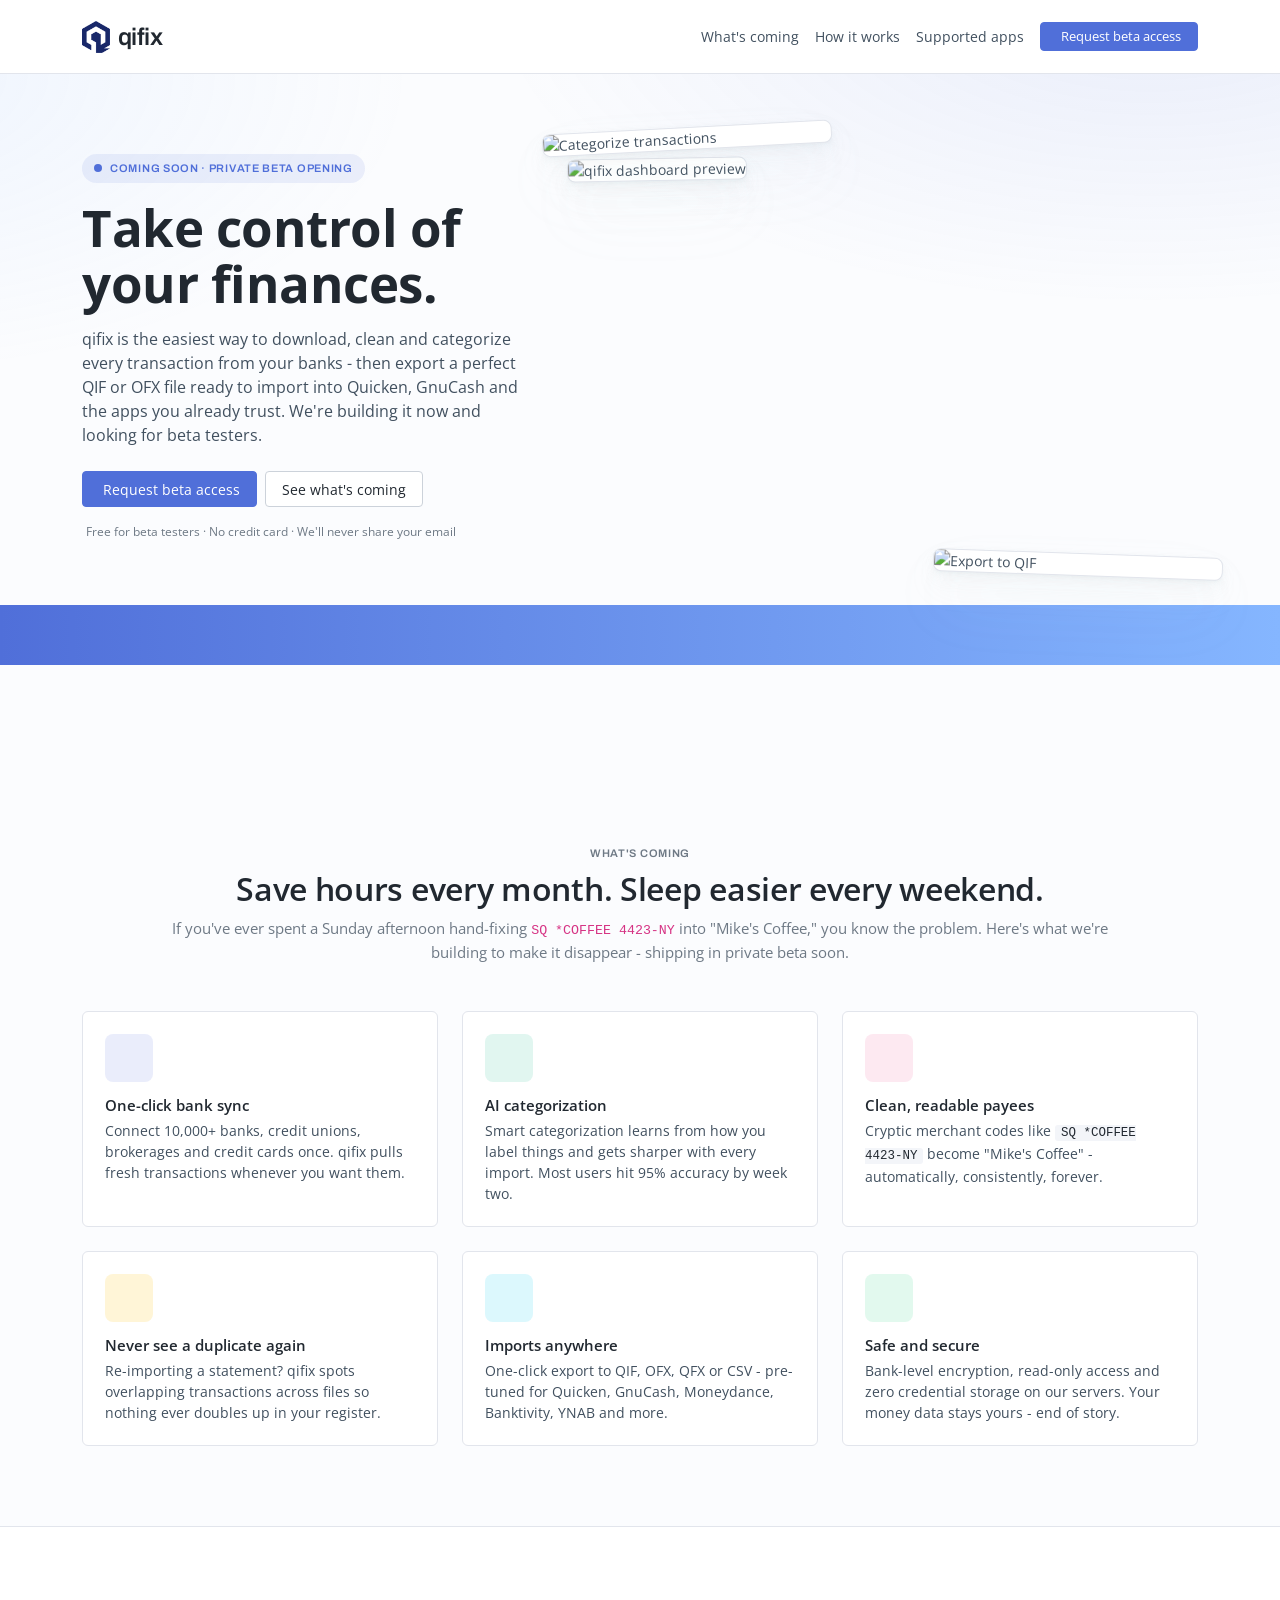
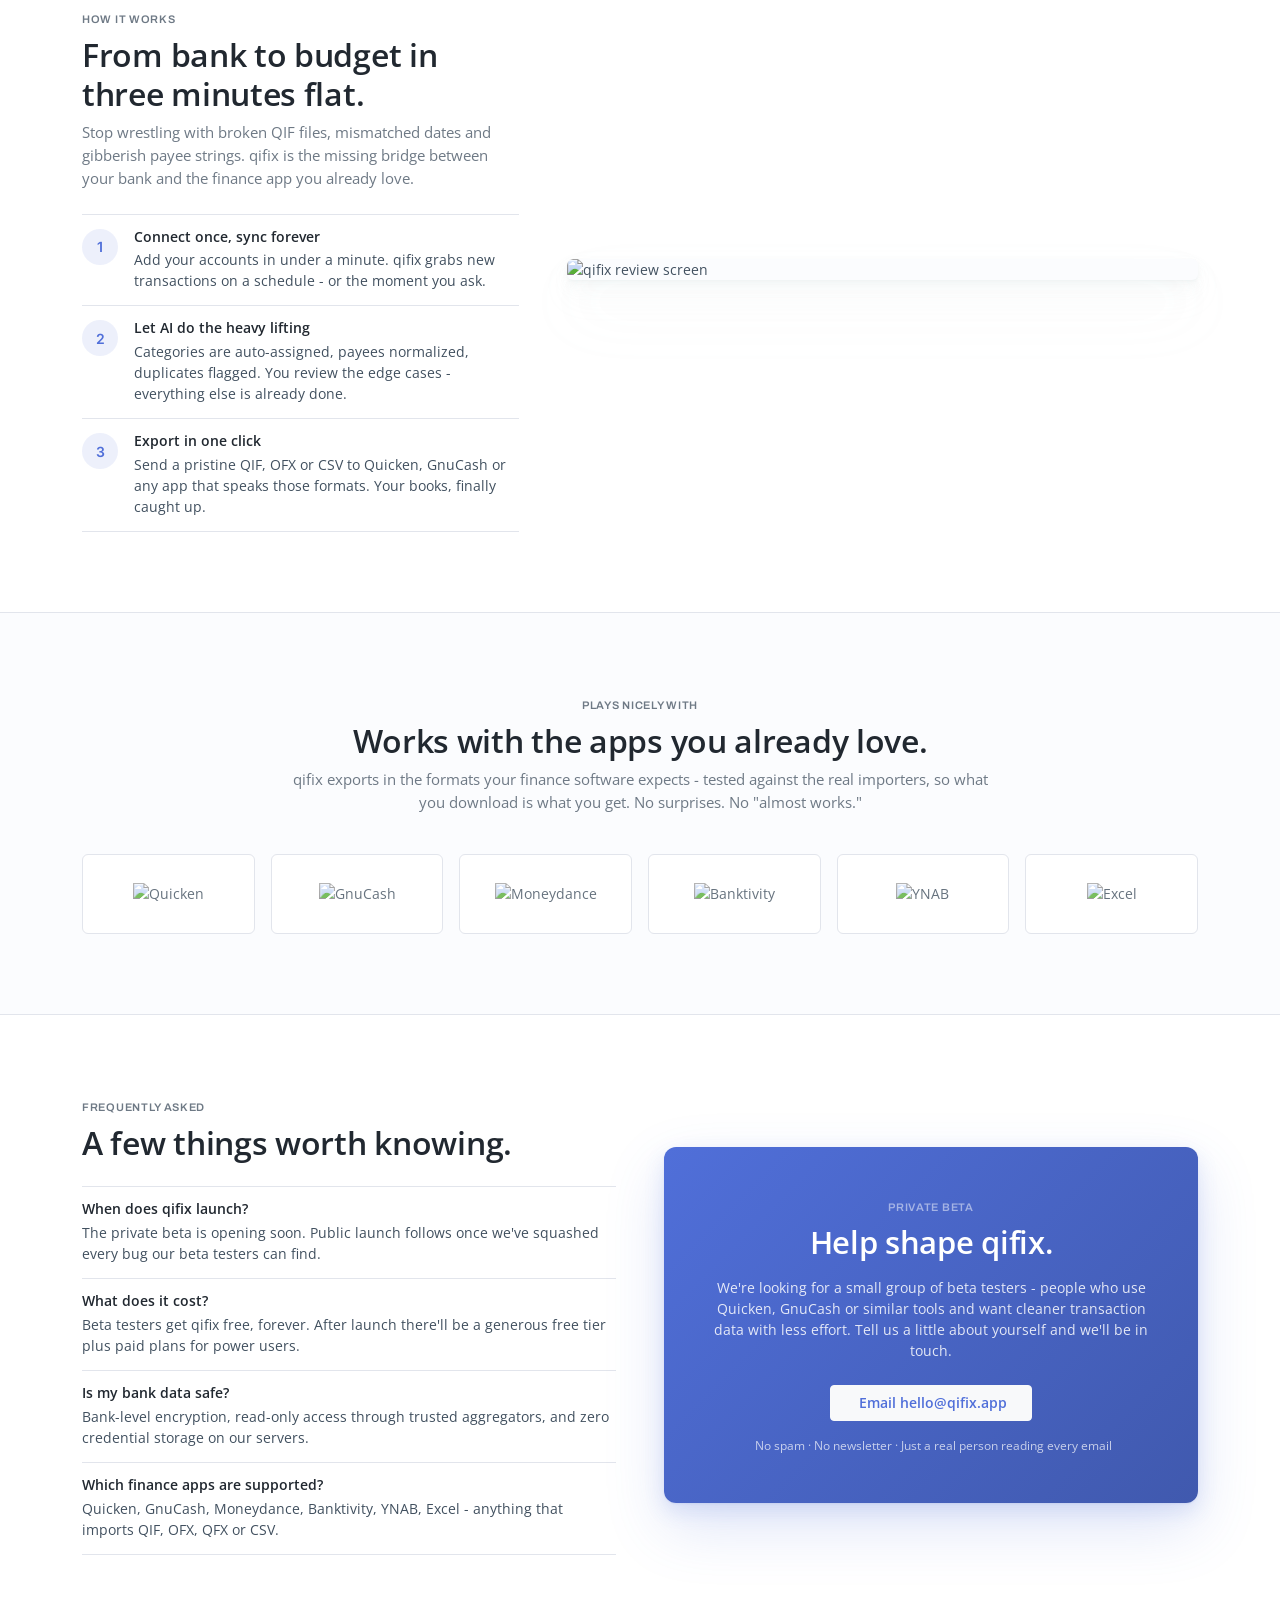
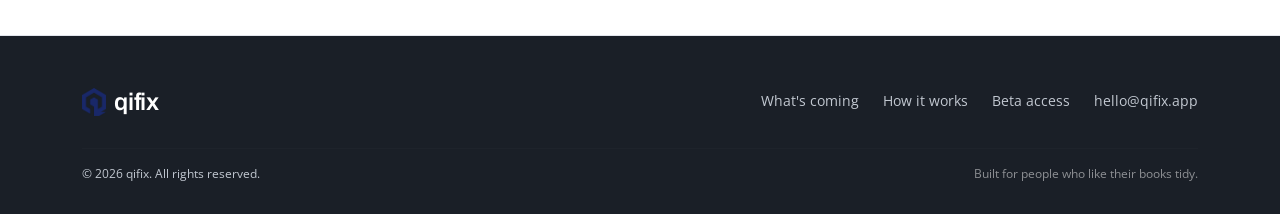
==== commit 159a3502: "Tune splash page: wider features header, in-page beta scroll - Widen "What's coming" headline wrappe" ====
--- a/homepage/index.html
+++ b/homepage/index.html
@@ -30,7 +30,7 @@
           <li class="nav-item"><a class="nav-link" href="#features">What's coming</a></li>
           <li class="nav-item"><a class="nav-link" href="#how">How it works</a></li>
           <li class="nav-item"><a class="nav-link" href="#supported">Supported apps</a></li>
-          <li class="nav-item ms-lg-2 mt-2 mt-lg-0"><a class="btn btn-primary btn-sm px-3" href="mailto:hello@qifix.app?subject=Beta%20access%20request"><i class="ri-mail-line me-1"></i> Request beta access</a></li>
+          <li class="nav-item ms-lg-2 mt-2 mt-lg-0"><a class="btn btn-primary btn-sm px-3" href="#beta"><i class="ri-mail-line me-1"></i> Request beta access</a></li>
         </ul>
       </div>
     </div>
@@ -44,7 +44,7 @@
           <h1 class="hero-title mt-3">Take control of<br>your finances.</h1>
           <p class="hero-sub mt-3">qifix is the easiest way to download, clean and categorize every transaction from your banks - then export a perfect QIF or OFX file ready to import into Quicken, GnuCash and the apps you already trust. We're building it now and looking for beta testers.</p>
           <div class="d-flex flex-wrap gap-2 mt-4">
-            <a href="mailto:hello@qifix.app?subject=Beta%20access%20request&body=Hi%20qifix%20team%2C%0A%0AI'd%20love%20to%20help%20test%20the%20private%20beta.%20A%20bit%20about%20me%3A%0A%0A-%20Finance%20app%20I%20use%3A%20%0A-%20Number%20of%20accounts%3A%20%0A-%20Why%20I'm%20interested%3A%20%0A%0AThanks!" class="btn btn-primary px-3"><i class="ri-mail-send-line me-1"></i> Request beta access</a>
+            <a href="#beta" class="btn btn-primary px-3"><i class="ri-mail-send-line me-1"></i> Request beta access</a>
             <a href="#features" class="btn btn-white px-3">See what's coming</a>
           </div>
           <p class="hero-fineprint mt-3"><i class="ri-shield-check-line me-1"></i> Free for beta testers &middot; No credit card &middot; We'll never share your email</p>
@@ -63,9 +63,9 @@
 
   <section id="features" class="section-pad">
     <div class="container">
-      <div class="text-center mx-auto" style="max-width: 760px;">
+      <div class="text-center mx-auto" style="max-width: 960px;">
         <span class="eyebrow">What's coming</span>
-        <h2 class="section-title mt-2">Save hours every month. Sleep easier every weekend.</h2>
+        <h2 class="section-title mt-2 text-nowrap-lg">Save hours every month. Sleep easier every weekend.</h2>
         <p class="section-sub mt-2">If you've ever spent a Sunday afternoon hand-fixing <code>SQ *COFFEE 4423-NY</code> into "Mike's Coffee," you know the problem. Here's what we're building to make it disappear - shipping in private beta soon.</p>
       </div>
 
--- a/homepage/styles.css
+++ b/homepage/styles.css
@@ -187,7 +187,7 @@
 }
 
 /* ---------- Sections ---------- */
-.section-pad { padding: 5rem 0; }
+.section-pad { padding: 5rem 0; scroll-margin-top: 80px; }
 .section-alt { background: #fff; border-top: 1px solid var(--qx-border); border-bottom: 1px solid var(--qx-border); }
 .section-title {
   font-family: 'Open Sans', system-ui, sans-serif;
@@ -197,6 +197,7 @@
   letter-spacing: -0.3px;
 }
 .section-sub { color: var(--qx-muted); font-size: 0.95rem; }
+@media (min-width: 992px) { .text-nowrap-lg { white-space: nowrap; } }
 
 /* ---------- Feature cards ---------- */
 .feature {
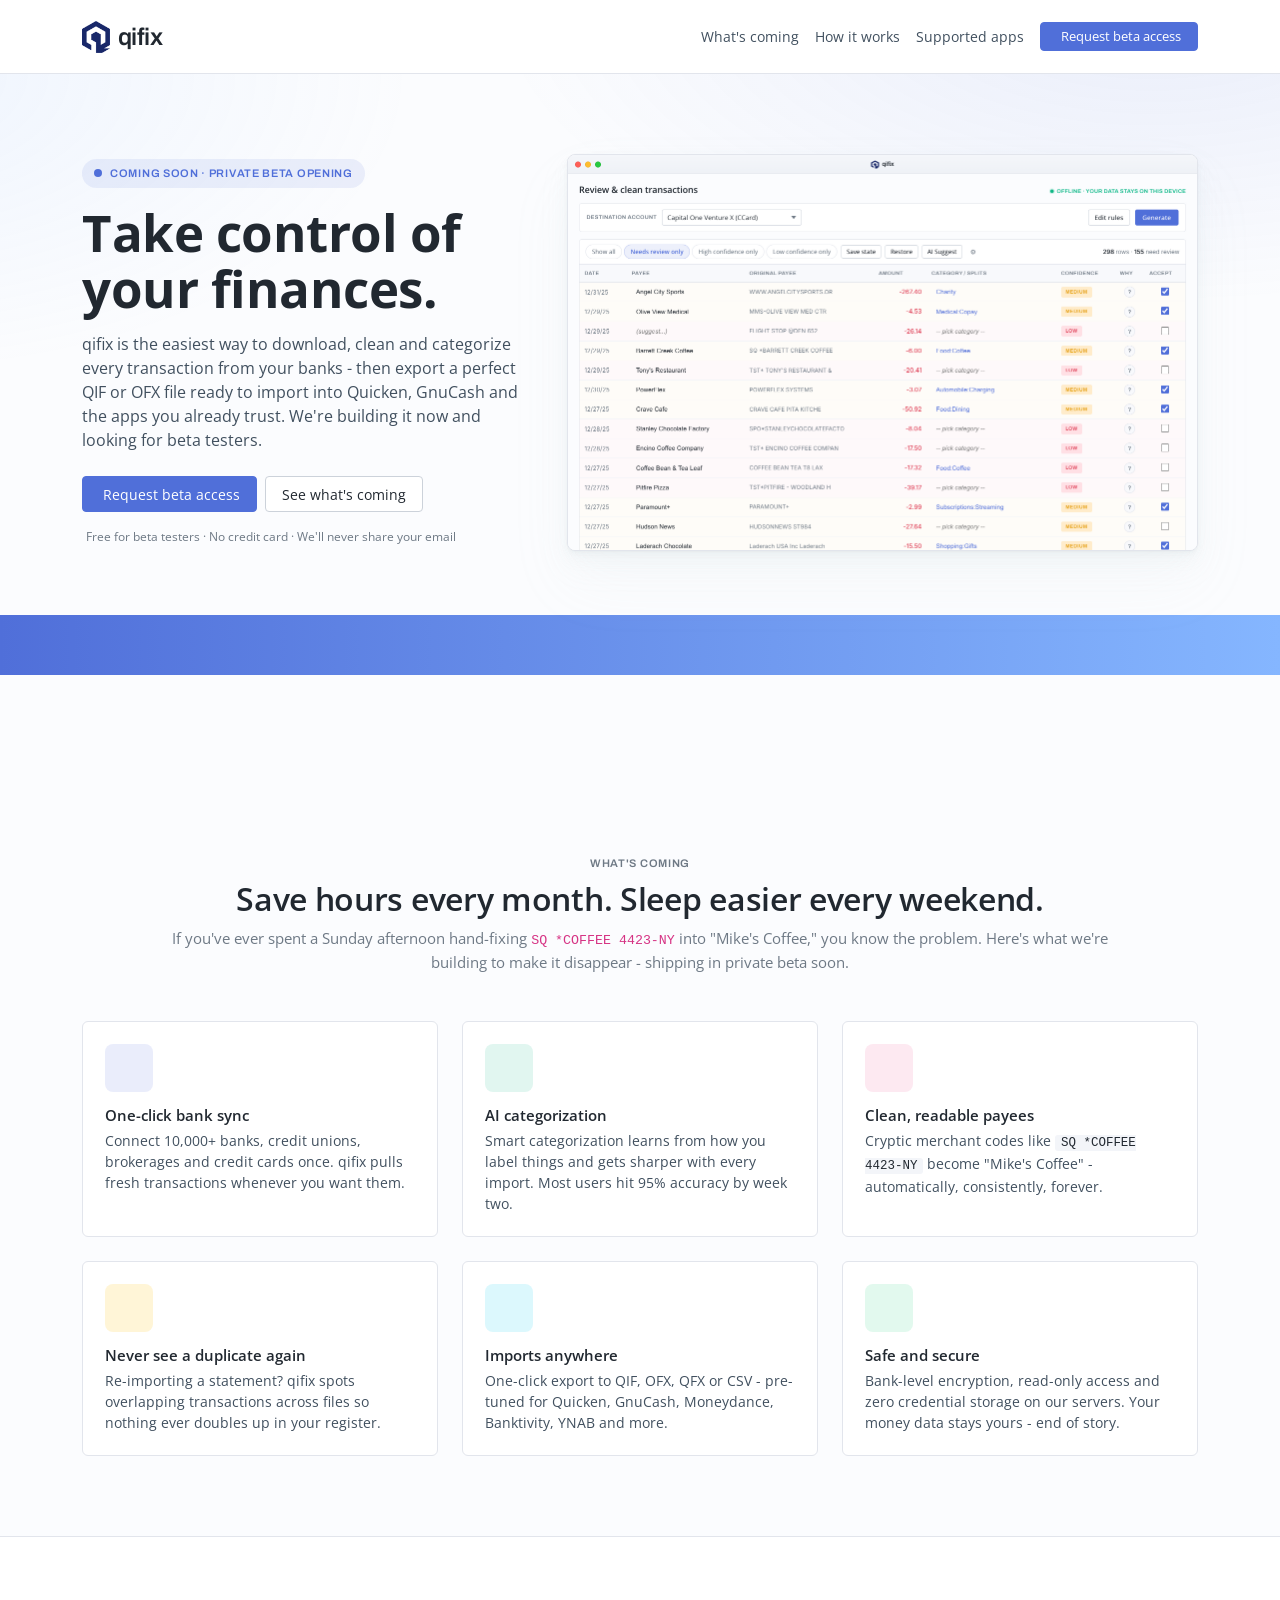
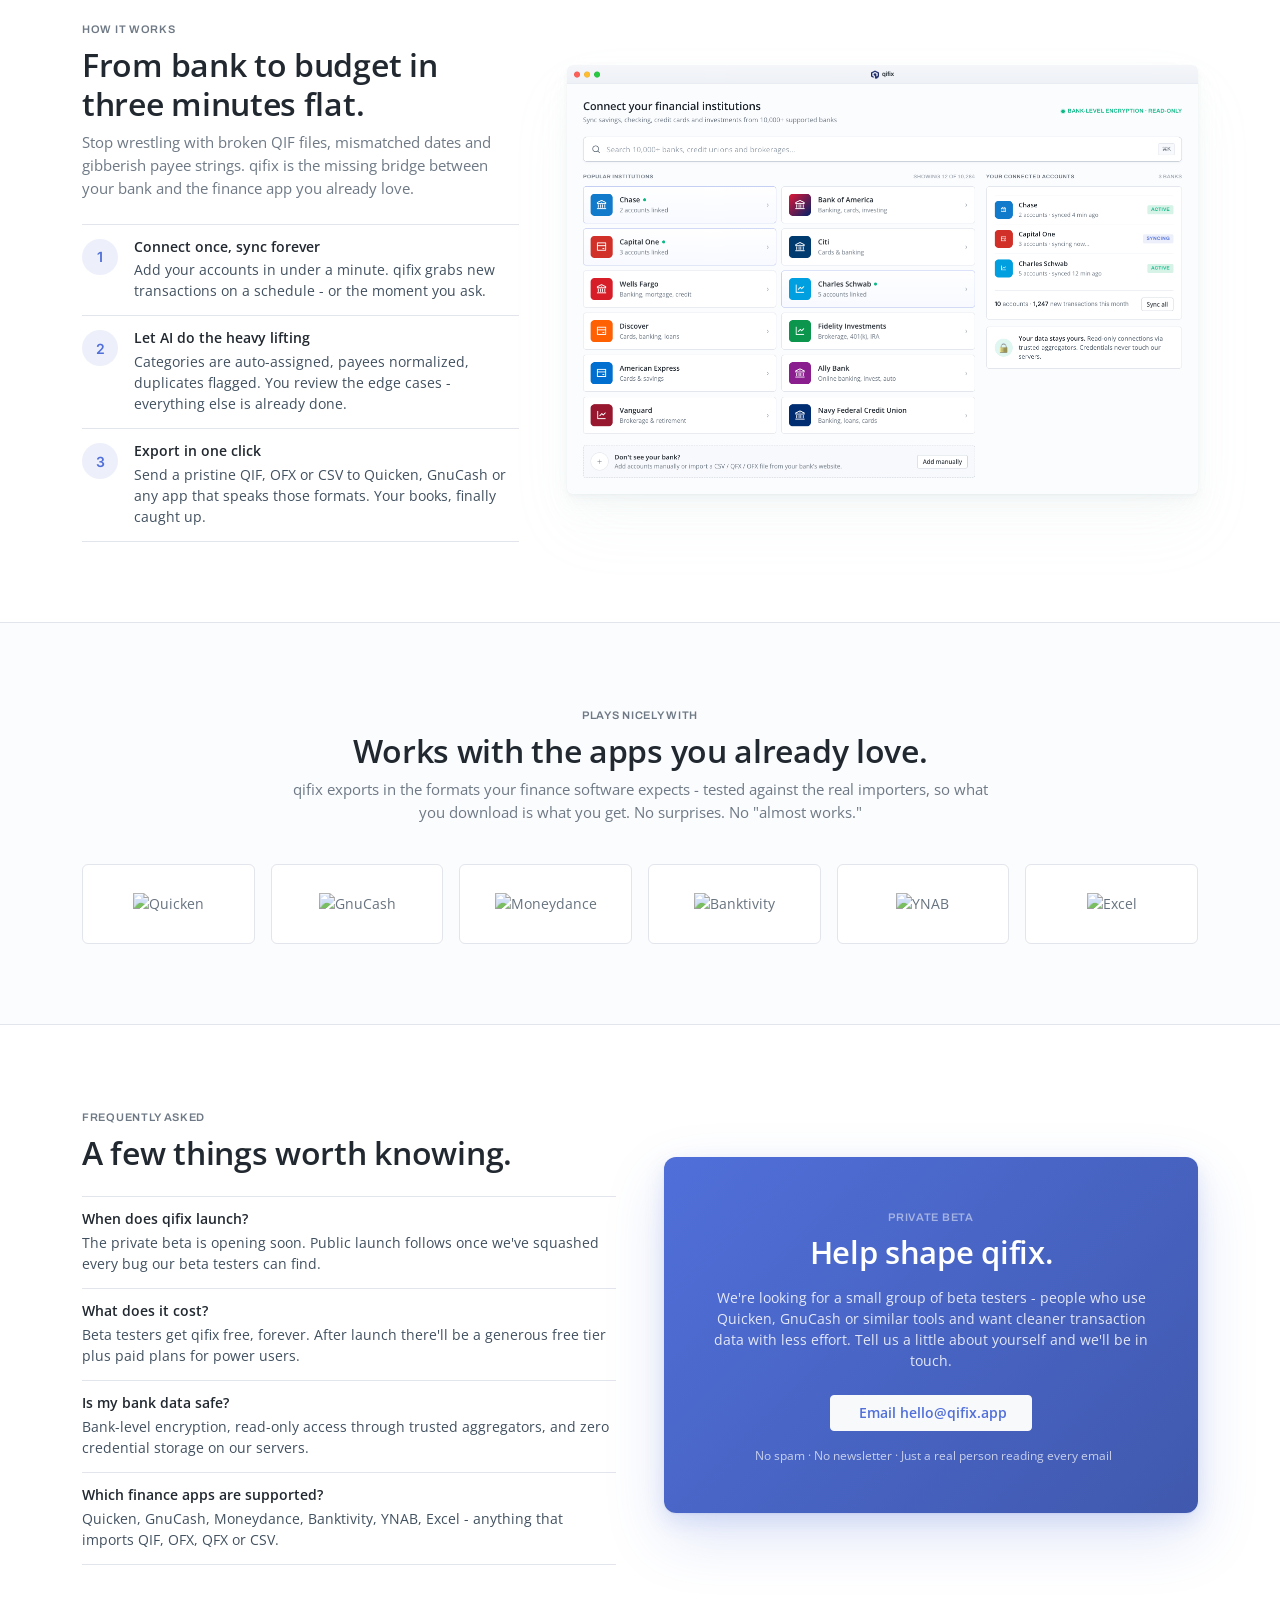
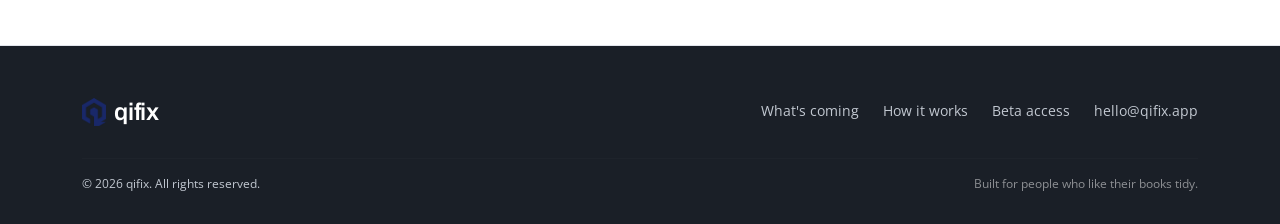
==== commit 1faef255: "Swap placeholders for real app screenshots - Add qifix-screenshot-review.png as the hero image (sing" ====
--- a/homepage/index.html
+++ b/homepage/index.html
@@ -51,9 +51,7 @@
         </div>
         <div class="col-lg-7">
           <div class="hero-visual">
-            <img src="https://placehold.co/1100x720/f8f9fc/506fd9?text=qifix+dashboard+screenshot" alt="qifix dashboard preview" class="hero-shot shot-back">
-            <img src="https://placehold.co/520x340/ffffff/41505f?text=Categorize+transactions" alt="Categorize transactions" class="hero-shot shot-front-tl">
-            <img src="https://placehold.co/520x340/ffffff/41505f?text=Export+to+QIF" alt="Export to QIF" class="hero-shot shot-front-br">
+            <img src="images/qifix-screenshot-review.png" alt="qifix - review and clean transactions" class="hero-shot shot-back">
           </div>
         </div>
       </div>
@@ -150,7 +148,7 @@
         </div>
         <div class="col-lg-7">
           <div class="card card-elev">
-            <img src="https://placehold.co/1200x780/ffffff/506fd9?text=qifix+review+screen" alt="qifix review screen" class="img-fluid rounded">
+            <img src="images/qifix-screenshot-connect.png" alt="qifix - connect your banks" class="img-fluid rounded">
           </div>
         </div>
       </div>
--- a/homepage/styles.css
+++ b/homepage/styles.css
@@ -172,7 +172,13 @@
     0 32px 64px rgba(204,210,218,0.07);
   max-width: 100%;
 }
-.shot-back { position: relative; width: 100%; transform: rotate(-1deg); }
+.shot-back {
+  position: relative;
+  width: 100%;
+  aspect-ratio: 1260 / 793;
+  object-fit: cover;
+  object-position: top;
+}
 .shot-front-tl { width: 46%; left: -4%; top: -8%; transform: rotate(-3deg); }
 .shot-front-br { width: 46%; right: -4%; bottom: -10%; transform: rotate(2deg); }
 @media (max-width: 991px) {
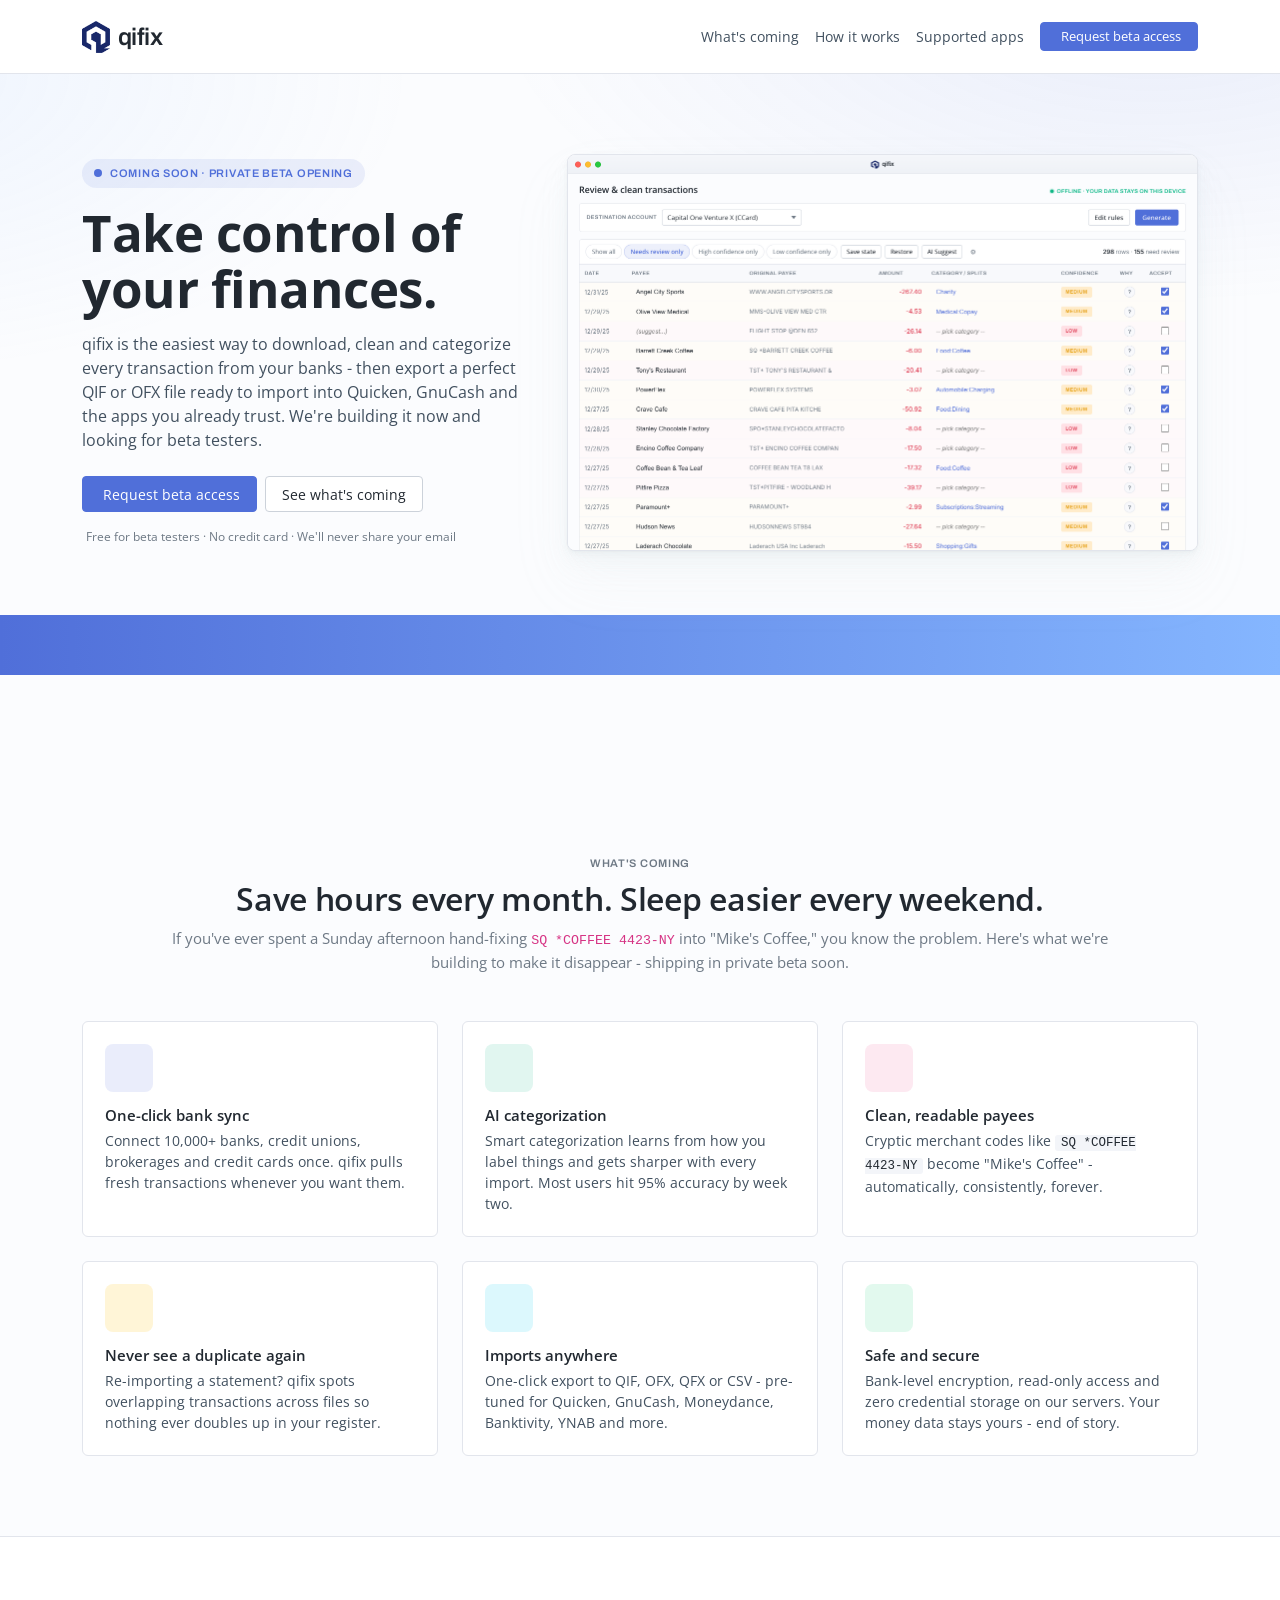
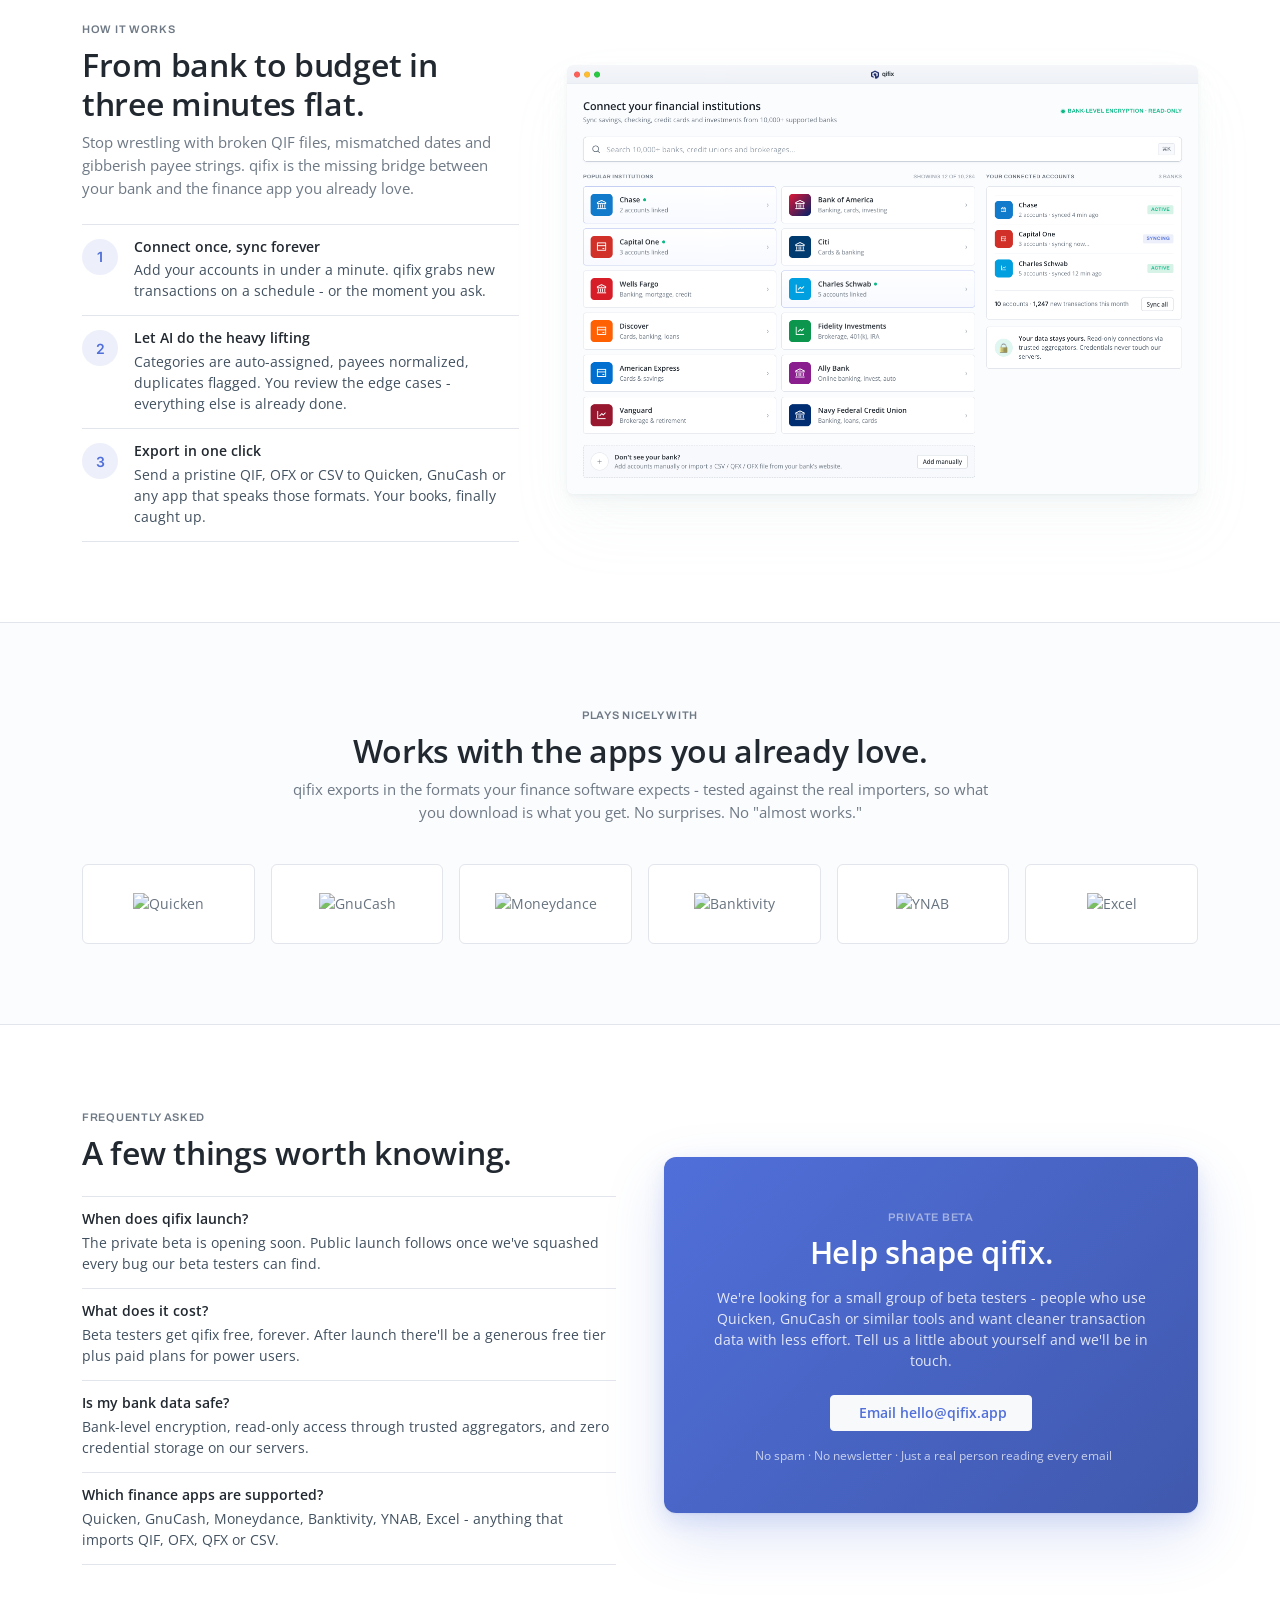
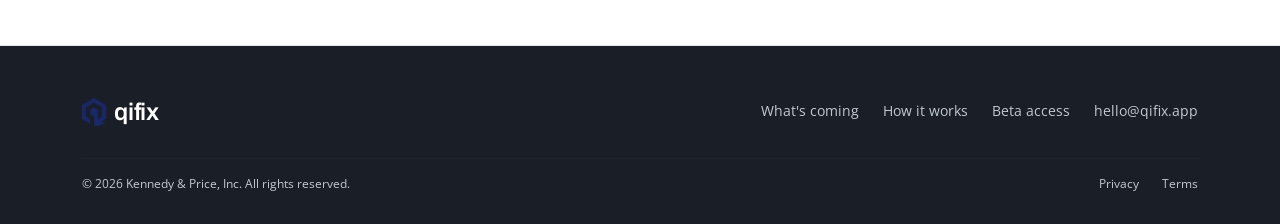
==== commit e29451f0: "Add privacy, terms, OAuth return, Cloudflare headers - New /privacy-policy.html and /terms-of-servic" ====
--- a/homepage/index.html
+++ b/homepage/index.html
@@ -253,9 +253,12 @@
         </div>
       </div>
       <hr class="footer-rule">
-      <div class="row small">
-        <div class="col-md-6">&copy; 2026 qifix. All rights reserved.</div>
-        <div class="col-md-6 text-md-end text-white-50">Built for people who like their books tidy.</div>
+      <div class="row small align-items-center">
+        <div class="col-md-6">&copy; 2026 Kennedy &amp; Price, Inc. All rights reserved.</div>
+        <div class="col-md-6 text-md-end">
+          <a href="privacy-policy.html">Privacy</a>
+          <a href="terms-of-service.html">Terms</a>
+        </div>
       </div>
     </div>
   </footer>
